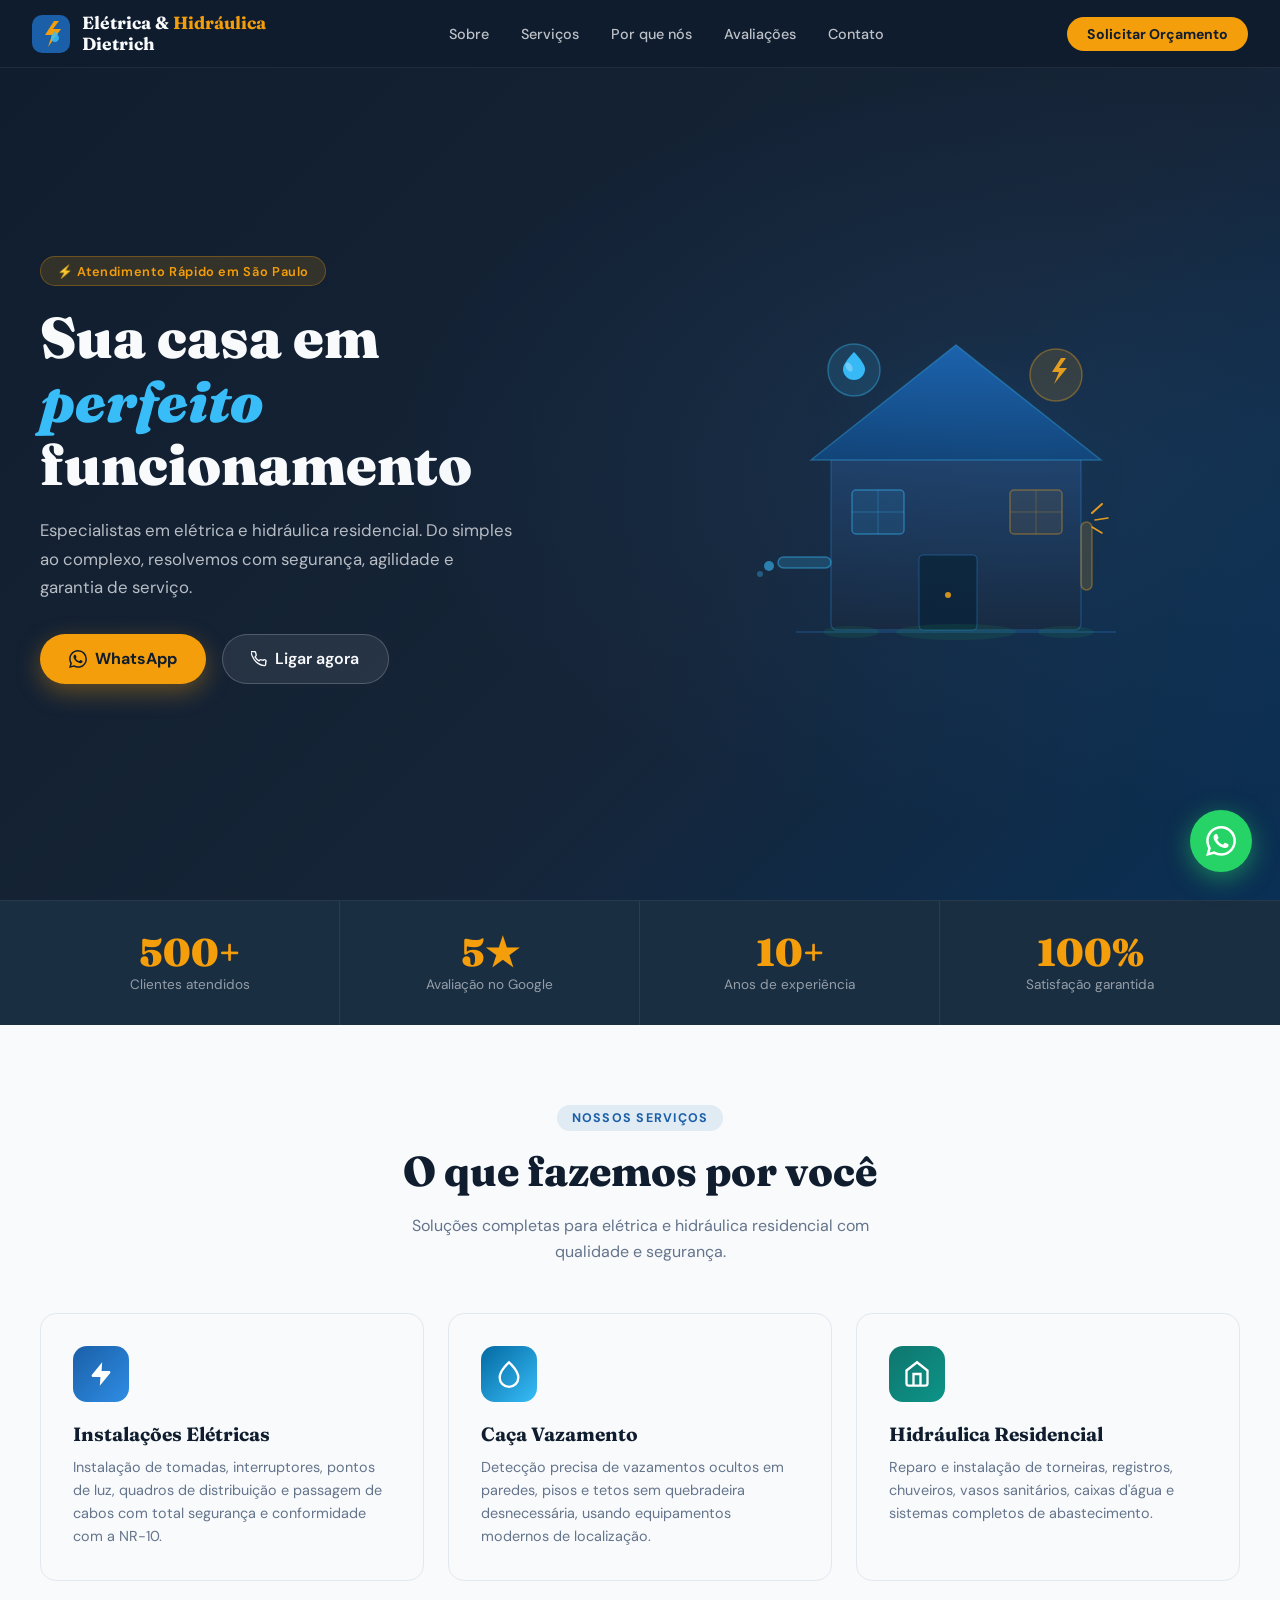
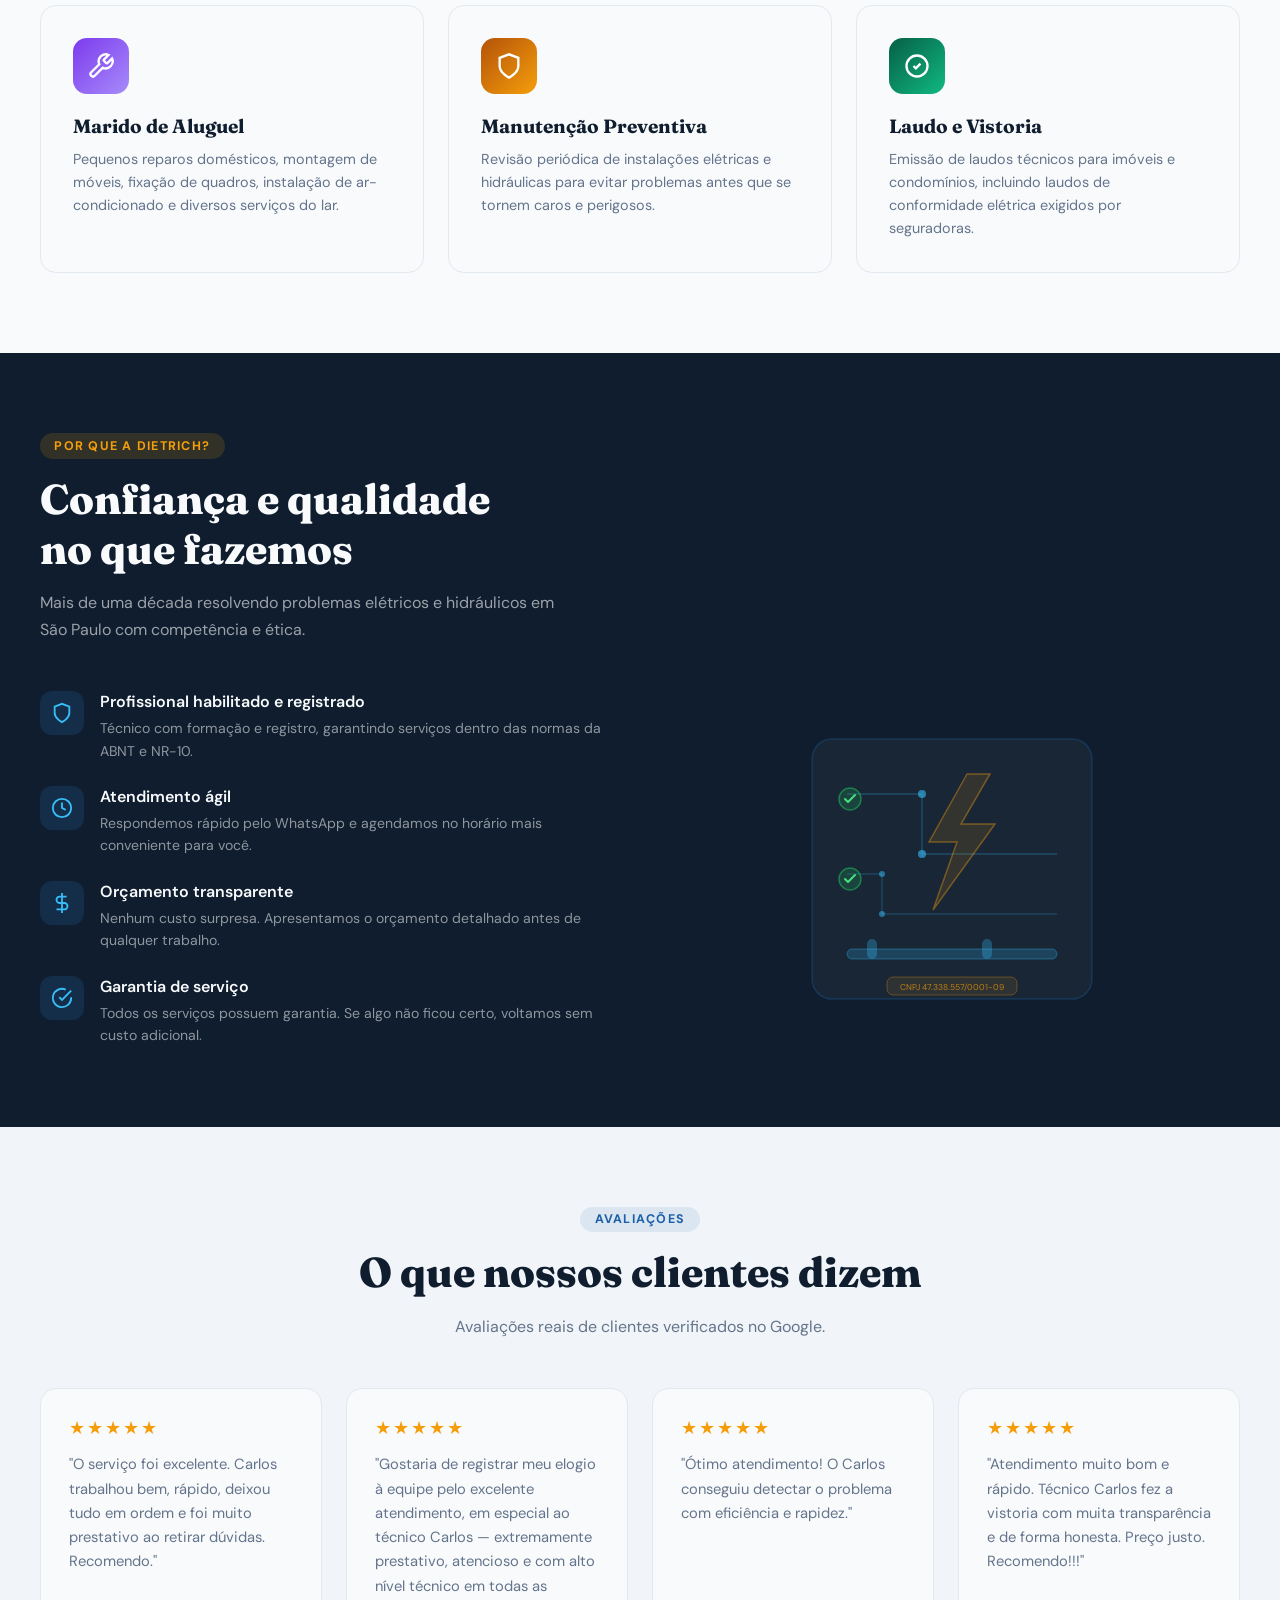
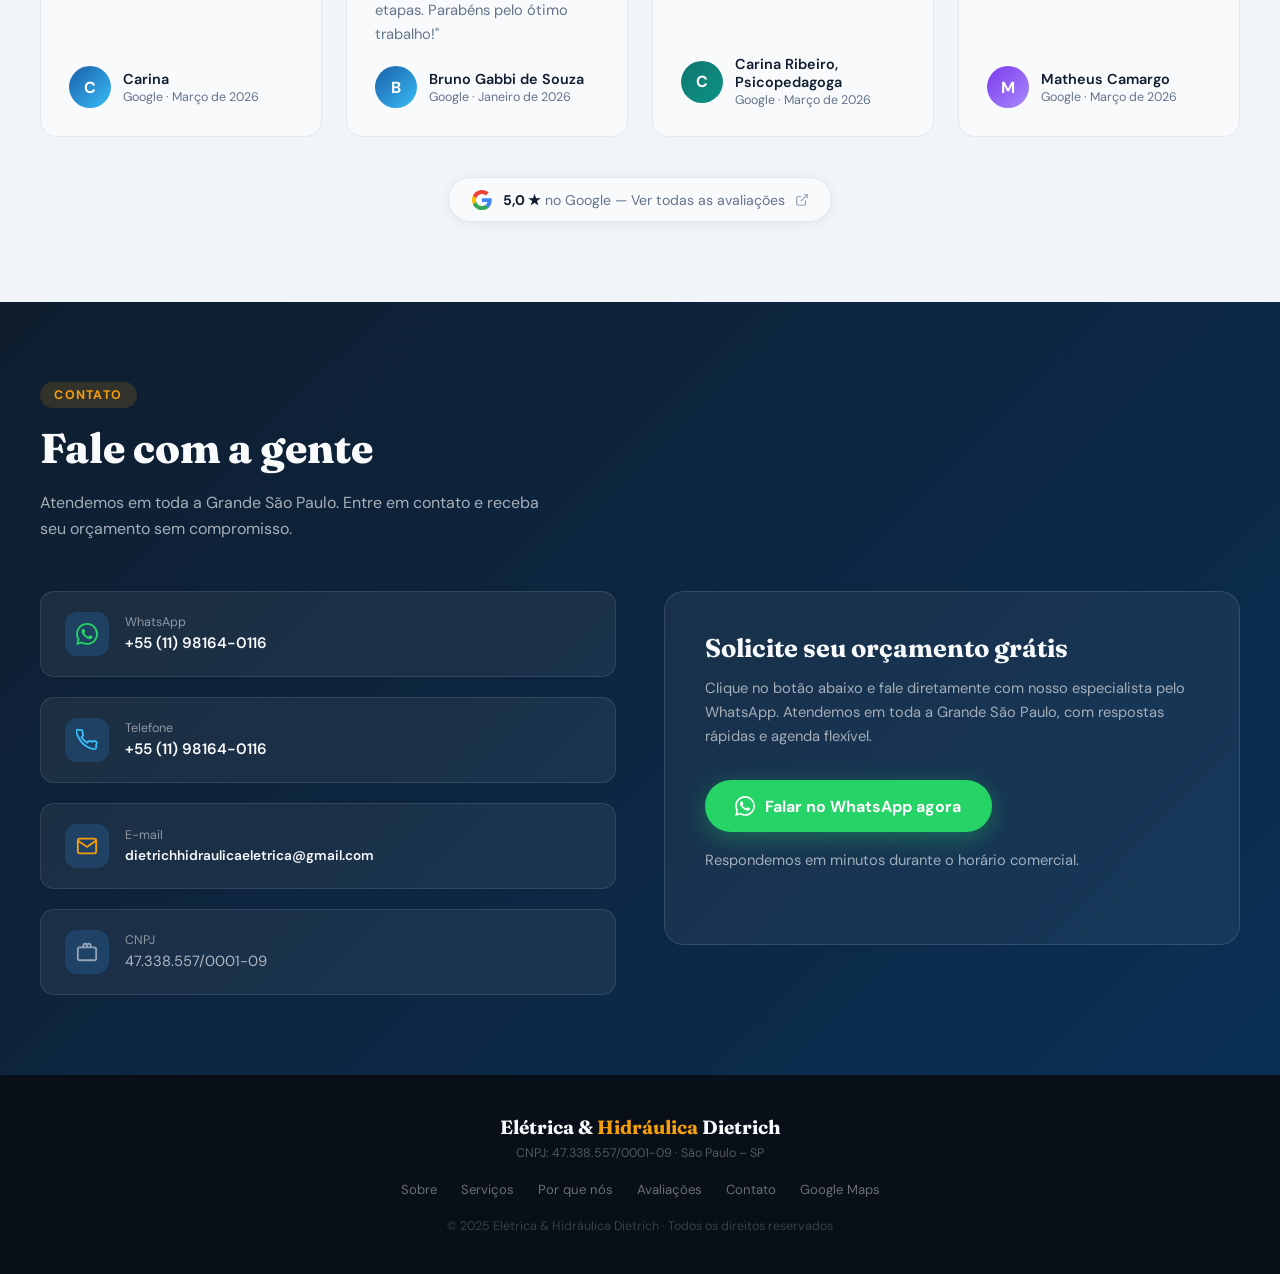
==== pt-br/index.html @ cefa5f1a "update: Architecture" ====
<!DOCTYPE html>
<html lang="pt-BR">

<head>
  <meta charset="UTF-8" />
  <meta name="viewport" content="width=device-width, initial-scale=1.0" />
  <meta http-equiv="X-Content-Type-Options" content="nosniff" />
  <meta name="referrer" content="no-referrer-when-downgrade" />
  <title>Elétrica & Hidráulica Dietrich – Manutenção Residencial em SP</title>
  <meta name="description"
    content="Especialistas em elétrica e hidráulica residencial em São Paulo. Atendimento rápido, profissional e confiável. Orçamento grátis!" />
  <link rel="preconnect" href="https://fonts.googleapis.com" />
  <link rel="preconnect" href="https://fonts.gstatic.com" crossorigin />
  <link
    href="https://fonts.googleapis.com/css2?family=Fraunces:ital,wght@0,300;0,500;0,700;0,900;1,300&family=DM+Sans:wght@300;400;500;600&display=swap"
    rel="stylesheet" />
  <script type="text/javascript">
    (function (c, l, a, r, i, t, y) {
      c[a] = c[a] || function () { (c[a].q = c[a].q || []).push(arguments) };
      t = l.createElement(r); t.async = 1; t.src = "https://www.clarity.ms/tag/" + i;
      y = l.getElementsByTagName(r)[0]; y.parentNode.insertBefore(t, y);
    })(window, document, "clarity", "script", "wblob21l9g");
  </script>
  <link rel="stylesheet" href="../core/css/main.css" />
  <link rel="stylesheet" href="../core/css/home.css" />
</head>

<body>

  <!-- ═══ NAV ═══ -->
  <nav>
    <a class="nav-logo" href="#">
      <svg width="38" height="38" viewBox="0 0 38 38" fill="none">
        <rect width="38" height="38" rx="10" fill="#1a5fa8" />
        <path d="M22 6L13 20h7l-4 12 13-18h-8l6-8z" fill="#f59e0b" />
        <path d="M27 23c0 2.2-1.8 4-4 4s-4-1.8-4-4c0-2.2 4-7 4-7s4 4.8 4 7z" fill="#38bdf8" opacity=".85" />
      </svg>
      <span class="nav-logo-text">Elétrica &amp; <span>Hidráulica</span><br>Dietrich</span>
    </a>
    <ul class="nav-links">
      <li><a href="sobre.html">Sobre</a></li>
      <li><a href="#servicos">Serviços</a></li>
      <li><a href="#por-que">Por que nós</a></li>
      <li><a href="#avaliacoes">Avaliações</a></li>
      <li><a href="#contato">Contato</a></li>
    </ul>
    <a class="nav-cta" href="https://wa.me/5511981640116?text=Olá! Gostaria de solicitar um orçamento."
      target="_blank" rel="noopener noreferrer">Solicitar Orçamento</a>
    <div class="hamburger" id="hamburger">
      <span></span><span></span><span></span>
    </div>
  </nav>

  <!-- ═══ HERO ═══ -->
  <section class="hero">
    <div class="hero-inner">
      <div>
        <div class="hero-badge">⚡ Atendimento Rápido em São Paulo</div>
        <h1>Sua casa em <em>perfeito</em> funcionamento</h1>
        <p>Especialistas em elétrica e hidráulica residencial. Do simples ao complexo, resolvemos com segurança,
          agilidade e garantia de serviço.</p>
        <div class="hero-actions">
          <a class="btn-primary" href="https://wa.me/5511981640116?text=Olá! Gostaria de solicitar um orçamento."
            target="_blank" rel="noopener noreferrer">
            <svg width="18" height="18" viewBox="0 0 24 24" fill="currentColor">
              <path
                d="M17.472 14.382c-.297-.149-1.758-.867-2.03-.967-.273-.099-.471-.148-.67.15-.197.297-.767.966-.94 1.164-.173.199-.347.223-.644.075-.297-.15-1.255-.463-2.39-1.475-.883-.788-1.48-1.761-1.653-2.059-.173-.297-.018-.458.13-.606.134-.133.298-.347.446-.52.149-.174.198-.298.298-.497.099-.198.05-.371-.025-.52-.075-.149-.669-1.612-.916-2.207-.242-.579-.487-.5-.669-.51-.173-.008-.371-.01-.57-.01-.198 0-.52.074-.792.372-.272.297-1.04 1.016-1.04 2.479 0 1.462 1.065 2.875 1.213 3.074.149.198 2.096 3.2 5.077 4.487.709.306 1.262.489 1.694.625.712.227 1.36.195 1.871.118.571-.085 1.758-.719 2.006-1.413.248-.694.248-1.289.173-1.413-.074-.124-.272-.198-.57-.347m-5.421 7.403h-.004a9.87 9.87 0 01-5.031-1.378l-.361-.214-3.741.982.998-3.648-.235-.374a9.86 9.86 0 01-1.51-5.26c.001-5.45 4.436-9.884 9.888-9.884 2.64 0 5.122 1.03 6.988 2.898a9.825 9.825 0 012.893 6.994c-.003 5.45-4.437 9.884-9.885 9.884m8.413-18.297A11.815 11.815 0 0012.05 0C5.495 0 .16 5.335.157 11.892c0 2.096.547 4.142 1.588 5.945L.057 24l6.305-1.654a11.882 11.882 0 005.683 1.448h.005c6.554 0 11.89-5.335 11.893-11.893a11.821 11.821 0 00-3.48-8.413z" />
            </svg>
            WhatsApp
          </a>
          <a class="btn-secondary" href="tel:+5511981640116">
            <svg width="16" height="16" viewBox="0 0 24 24" fill="none" stroke="currentColor" stroke-width="2">
              <path
                d="M22 16.92v3a2 2 0 01-2.18 2 19.79 19.79 0 01-8.63-3.07A19.5 19.5 0 013.07 9.81a19.79 19.79 0 01-3.07-8.68A2 2 0 012 .83h3a2 2 0 012 1.72 12.84 12.84 0 00.7 2.81 2 2 0 01-.45 2.11L6.09 8.91a16 16 0 006 6l1.27-1.27a2 2 0 012.11-.45 12.84 12.84 0 002.81.7A2 2 0 0122 16.92z" />
            </svg>
            Ligar agora
          </a>
        </div>
      </div>
      <div class="hero-visual">
        <svg width="400" height="400" viewBox="0 0 400 400" fill="none" xmlns="http://www.w3.org/2000/svg">
          <circle cx="200" cy="200" r="180" fill="url(#heroGlow)" />
          <defs>
            <radialGradient id="heroGlow" cx="50%" cy="50%" r="50%">
              <stop offset="0%" stop-color="#2f8de4" stop-opacity="0.18" />
              <stop offset="100%" stop-color="transparent" />
            </radialGradient>
            <linearGradient id="houseBody" x1="0" y1="0" x2="0" y2="1">
              <stop offset="0%" stop-color="#1e3a5f" />
              <stop offset="100%" stop-color="#162437" />
            </linearGradient>
            <linearGradient id="roofGrad" x1="0" y1="0" x2="0" y2="1">
              <stop offset="0%" stop-color="#1a5fa8" />
              <stop offset="100%" stop-color="#0f3d6e" />
            </linearGradient>
          </defs>
          <!-- House -->
          <rect x="75" y="185" width="250" height="175" rx="6" fill="url(#houseBody)" stroke="rgba(47,141,228,0.3)"
            stroke-width="1.5" />
          <polygon points="55,190 200,75 345,190" fill="url(#roofGrad)" stroke="rgba(56,189,248,0.35)"
            stroke-width="1.5" />
          <!-- Door -->
          <rect x="163" y="285" width="58" height="75" rx="4" fill="#0a1e30" stroke="rgba(47,141,228,0.4)"
            stroke-width="1" />
          <circle cx="192" cy="325" r="3" fill="rgba(245,158,11,0.9)" />
          <!-- Windows -->
          <rect x="96" y="220" width="52" height="44" rx="4" fill="rgba(56,189,248,0.1)" stroke="rgba(56,189,248,0.45)"
            stroke-width="1.5" />
          <line x1="122" y1="220" x2="122" y2="264" stroke="rgba(56,189,248,0.3)" stroke-width="1" />
          <line x1="96" y1="242" x2="148" y2="242" stroke="rgba(56,189,248,0.3)" stroke-width="1" />
          <rect x="254" y="220" width="52" height="44" rx="4" fill="rgba(245,158,11,0.08)" stroke="rgba(245,158,11,0.4)"
            stroke-width="1.5" />
          <line x1="280" y1="220" x2="280" y2="264" stroke="rgba(245,158,11,0.25)" stroke-width="1" />
          <line x1="254" y1="242" x2="306" y2="242" stroke="rgba(245,158,11,0.25)" stroke-width="1" />
          <!-- Electric badge -->
          <circle cx="300" cy="105" r="26" fill="rgba(245,158,11,0.15)" stroke="rgba(245,158,11,0.4)"
            stroke-width="1.5" />
          <path d="M305 88l-9 14h7l-5 12 13-16h-8l7-10z" fill="#f59e0b" />
          <!-- Water drop badge -->
          <circle cx="98" cy="100" r="26" fill="rgba(56,189,248,0.15)" stroke="rgba(56,189,248,0.4)"
            stroke-width="1.5" />
          <path d="M98 82c0 0-11 11-11 17a11 11 0 0022 0c0-6-11-17-11-17z" fill="#38bdf8" />
          <ellipse cx="93" cy="97" rx="3" ry="5" fill="rgba(255,255,255,0.3)" transform="rotate(-30 93 97)" />
          <!-- Pipe left -->
          <rect x="22" y="287" width="53" height="11" rx="5.5" fill="rgba(56,189,248,0.2)"
            stroke="rgba(56,189,248,0.45)" stroke-width="1.5" />
          <circle cx="13" cy="296" r="5" fill="rgba(56,189,248,0.6)" />
          <circle cx="4" cy="304" r="3" fill="rgba(56,189,248,0.35)" />
          <!-- Conduit right -->
          <rect x="325" y="252" width="11" height="68" rx="5.5" fill="rgba(245,158,11,0.18)"
            stroke="rgba(245,158,11,0.4)" stroke-width="1.5" />
          <line x1="336" y1="243" x2="346" y2="234" stroke="#f59e0b" stroke-width="2" stroke-linecap="round" />
          <line x1="339" y1="250" x2="352" y2="248" stroke="#f59e0b" stroke-width="1.5" stroke-linecap="round" />
          <line x1="336" y1="257" x2="346" y2="263" stroke="#f59e0b" stroke-width="1.5" stroke-linecap="round" />
          <!-- Ground -->
          <line x1="40" y1="362" x2="360" y2="362" stroke="rgba(47,141,228,0.2)" stroke-width="2" />
          <ellipse cx="200" cy="362" rx="60" ry="8" fill="rgba(34,197,94,0.1)" />
          <ellipse cx="95" cy="362" rx="28" ry="6" fill="rgba(34,197,94,0.1)" />
          <ellipse cx="310" cy="362" rx="28" ry="6" fill="rgba(34,197,94,0.1)" />
        </svg>
      </div>
    </div>
  </section>

  <!-- ═══ STATS ═══ -->
  <div class="stats-bar">
    <div class="stats-inner">
      <div class="stat-item">
        <div class="stat-num">500+</div>
        <div class="stat-label">Clientes atendidos</div>
      </div>
      <div class="stat-item">
        <div class="stat-num">5★</div>
        <div class="stat-label">Avaliação no Google</div>
      </div>
      <div class="stat-item">
        <div class="stat-num">10+</div>
        <div class="stat-label">Anos de experiência</div>
      </div>
      <div class="stat-item">
        <div class="stat-num">100%</div>
        <div class="stat-label">Satisfação garantida</div>
      </div>
    </div>
  </div>

  <!-- ═══ SERVIÇOS ═══ -->
  <section id="servicos" class="services-bg">
    <div class="section-wrap">
      <div class="text-center">
        <span class="section-tag">Nossos Serviços</span>
        <h2 class="section-title">O que fazemos por você</h2>
        <p class="section-sub">Soluções completas para elétrica e hidráulica residencial com qualidade e segurança.</p>
      </div>
      <div class="services-grid">

        <div class="service-card reveal">
          <div class="service-icon">
            <svg width="28" height="28" viewBox="0 0 24 24" fill="white">
              <path d="M13 2L4.09 12.96A1 1 0 005 14.5h6.5L11 22l8.91-10.96A1 1 0 0019 9.5H12.5L13 2z" />
            </svg>
          </div>
          <h3>Instalações Elétricas</h3>
          <p>Instalação de tomadas, interruptores, pontos de luz, quadros de distribuição e passagem de cabos com total
            segurança e conformidade com a NR-10.</p>
        </div>

        <div class="service-card reveal">
          <div class="service-icon" style="background:linear-gradient(135deg,#0369a1,#38bdf8)">
            <svg width="28" height="28" viewBox="0 0 24 24" fill="none" stroke="white" stroke-width="2">
              <path d="M12 2c0 0-8 7-8 13a8 8 0 0016 0c0-6-8-13-8-13z" />
            </svg>
          </div>
          <h3>Caça Vazamento</h3>
          <p>Detecção precisa de vazamentos ocultos em paredes, pisos e tetos sem quebradeira desnecessária, usando
            equipamentos modernos de localização.</p>
        </div>

        <div class="service-card reveal">
          <div class="service-icon" style="background:linear-gradient(135deg,#0f766e,#0d9488)">
            <svg width="28" height="28" viewBox="0 0 24 24" fill="none" stroke="white" stroke-width="2">
              <path d="M3 9l9-7 9 7v11a2 2 0 01-2 2H5a2 2 0 01-2-2z" />
              <polyline points="9 22 9 12 15 12 15 22" />
            </svg>
          </div>
          <h3>Hidráulica Residencial</h3>
          <p>Reparo e instalação de torneiras, registros, chuveiros, vasos sanitários, caixas d'água e sistemas
            completos de abastecimento.</p>
        </div>

        <div class="service-card reveal">
          <div class="service-icon" style="background:linear-gradient(135deg,#7c3aed,#a78bfa)">
            <svg width="28" height="28" viewBox="0 0 24 24" fill="none" stroke="white" stroke-width="2">
              <path
                d="M14.7 6.3a1 1 0 000 1.4l1.6 1.6a1 1 0 001.4 0l3.77-3.77a6 6 0 01-7.94 7.94l-6.91 6.91a2.12 2.12 0 01-3-3l6.91-6.91a6 6 0 017.94-7.94l-3.76 3.76z" />
            </svg>
          </div>
          <h3>Marido de Aluguel</h3>
          <p>Pequenos reparos domésticos, montagem de móveis, fixação de quadros, instalação de ar-condicionado e
            diversos serviços do lar.</p>
        </div>

        <div class="service-card reveal">
          <div class="service-icon" style="background:linear-gradient(135deg,#b45309,#f59e0b)">
            <svg width="28" height="28" viewBox="0 0 24 24" fill="none" stroke="white" stroke-width="2">
              <path d="M12 22s8-4 8-10V5l-8-3-8 3v7c0 6 8 10 8 10z" />
            </svg>
          </div>
          <h3>Manutenção Preventiva</h3>
          <p>Revisão periódica de instalações elétricas e hidráulicas para evitar problemas antes que se tornem caros e
            perigosos.</p>
        </div>

        <div class="service-card reveal">
          <div class="service-icon" style="background:linear-gradient(135deg,#065f46,#10b981)">
            <svg width="28" height="28" viewBox="0 0 24 24" fill="none" stroke="white" stroke-width="2">
              <path d="M9 12l2 2 4-4" />
              <path d="M21 12c0 4.97-4.03 9-9 9S3 16.97 3 12 7.03 3 12 3s9 4.03 9 9z" />
            </svg>
          </div>
          <h3>Laudo e Vistoria</h3>
          <p>Emissão de laudos técnicos para imóveis e condomínios, incluindo laudos de conformidade elétrica exigidos
            por seguradoras.</p>
        </div>

      </div>
    </div>
  </section>

  <!-- ═══ POR QUE NÓS ═══ -->
  <section id="por-que" class="why-bg">
    <div class="section-wrap">
      <span class="section-tag">Por que a Dietrich?</span>
      <h2 class="section-title">Confiança e qualidade<br>no que fazemos</h2>
      <p class="section-sub">Mais de uma década resolvendo problemas elétricos e hidráulicos em São Paulo com
        competência e ética.</p>
      <div class="why-grid">
        <div class="why-list">
          <div class="why-item reveal">
            <div class="why-dot">
              <svg width="22" height="22" viewBox="0 0 24 24" fill="none" stroke="#38bdf8" stroke-width="2">
                <path d="M12 22s8-4 8-10V5l-8-3-8 3v7c0 6 8 10 8 10z" />
              </svg>
            </div>
            <div>
              <h4>Profissional habilitado e registrado</h4>
              <p>Técnico com formação e registro, garantindo serviços dentro das normas da ABNT e NR-10.</p>
            </div>
          </div>
          <div class="why-item reveal">
            <div class="why-dot">
              <svg width="22" height="22" viewBox="0 0 24 24" fill="none" stroke="#38bdf8" stroke-width="2">
                <circle cx="12" cy="12" r="10" />
                <path d="M12 6v6l4 2" />
              </svg>
            </div>
            <div>
              <h4>Atendimento ágil</h4>
              <p>Respondemos rápido pelo WhatsApp e agendamos no horário mais conveniente para você.</p>
            </div>
          </div>
          <div class="why-item reveal">
            <div class="why-dot">
              <svg width="22" height="22" viewBox="0 0 24 24" fill="none" stroke="#38bdf8" stroke-width="2">
                <line x1="12" y1="1" x2="12" y2="23" />
                <path d="M17 5H9.5a3.5 3.5 0 000 7h5a3.5 3.5 0 010 7H6" />
              </svg>
            </div>
            <div>
              <h4>Orçamento transparente</h4>
              <p>Nenhum custo surpresa. Apresentamos o orçamento detalhado antes de qualquer trabalho.</p>
            </div>
          </div>
          <div class="why-item reveal">
            <div class="why-dot">
              <svg width="22" height="22" viewBox="0 0 24 24" fill="none" stroke="#38bdf8" stroke-width="2">
                <path d="M22 11.08V12a10 10 0 11-5.93-9.14" />
                <polyline points="22 4 12 14.01 9 11.01" />
              </svg>
            </div>
            <div>
              <h4>Garantia de serviço</h4>
              <p>Todos os serviços possuem garantia. Se algo não ficou certo, voltamos sem custo adicional.</p>
            </div>
          </div>
        </div>
        <div class="why-visual reveal" style="display:flex;justify-content:center;">
          <svg width="320" height="300" viewBox="0 0 320 300" fill="none" xmlns="http://www.w3.org/2000/svg">
            <rect x="20" y="20" width="280" height="260" rx="20" fill="rgba(255,255,255,0.04)"
              stroke="rgba(47,141,228,0.2)" stroke-width="1.5" />
            <line x1="55" y1="75" x2="130" y2="75" stroke="rgba(56,189,248,0.25)" stroke-width="1.5" />
            <line x1="130" y1="75" x2="130" y2="135" stroke="rgba(56,189,248,0.25)" stroke-width="1.5" />
            <line x1="130" y1="135" x2="265" y2="135" stroke="rgba(56,189,248,0.25)" stroke-width="1.5" />
            <circle cx="130" cy="75" r="4" fill="#38bdf8" opacity=".6" />
            <circle cx="130" cy="135" r="4" fill="#38bdf8" opacity=".6" />
            <line x1="55" y1="155" x2="90" y2="155" stroke="rgba(56,189,248,0.2)" stroke-width="1.5" />
            <line x1="90" y1="155" x2="90" y2="195" stroke="rgba(56,189,248,0.2)" stroke-width="1.5" />
            <line x1="90" y1="195" x2="265" y2="195" stroke="rgba(56,189,248,0.2)" stroke-width="1.5" />
            <circle cx="90" cy="155" r="3" fill="#38bdf8" opacity=".5" />
            <circle cx="90" cy="195" r="3" fill="#38bdf8" opacity=".5" />
            <rect x="55" y="230" width="210" height="10" rx="5" fill="rgba(56,189,248,0.2)"
              stroke="rgba(56,189,248,0.35)" stroke-width="1" />
            <rect x="75" y="220" width="10" height="20" rx="5" fill="rgba(56,189,248,0.3)" />
            <rect x="190" y="220" width="10" height="20" rx="5" fill="rgba(56,189,248,0.3)" />
            <path d="M175 55l-38 68h28l-24 68 62-86h-34l29-50z" fill="rgba(245,158,11,0.12)"
              stroke="rgba(245,158,11,0.4)" stroke-width="1.5" />
            <circle cx="58" cy="80" r="11" fill="rgba(34,197,94,0.2)" stroke="rgba(34,197,94,0.5)" stroke-width="1.5" />
            <path d="M53 80l3 3 7-7" stroke="#4ade80" stroke-width="2" stroke-linecap="round" stroke-linejoin="round" />
            <circle cx="58" cy="160" r="11" fill="rgba(34,197,94,0.2)" stroke="rgba(34,197,94,0.5)"
              stroke-width="1.5" />
            <path d="M53 160l3 3 7-7" stroke="#4ade80" stroke-width="2" stroke-linecap="round"
              stroke-linejoin="round" />
            <rect x="95" y="258" width="130" height="18" rx="6" fill="rgba(245,158,11,0.1)"
              stroke="rgba(245,158,11,0.3)" stroke-width="1" />
            <text x="160" y="271" fill="rgba(245,158,11,0.7)" font-size="8.5" text-anchor="middle"
              font-family="DM Sans,sans-serif">CNPJ 47.338.557/0001-09</text>
          </svg>
        </div>
      </div>
    </div>
  </section>

  <!-- ═══ AVALIAÇÕES ═══ -->
  <section id="avaliacoes" class="reviews-bg">
    <div class="section-wrap">
      <div class="text-center">
        <span class="section-tag">Avaliações</span>
        <h2 class="section-title">O que nossos clientes dizem</h2>
        <p class="section-sub">Avaliações reais de clientes verificados no Google.</p>
      </div>
      <div class="reviews-grid">

        <div class="review-card reveal">
          <div>
            <div class="stars">★★★★★</div>
            <p class="review-text">"O serviço foi excelente. Carlos trabalhou bem, rápido, deixou tudo em ordem e foi
              muito prestativo ao retirar dúvidas. Recomendo."</p>
          </div>
          <div class="review-author">
            <div class="review-avatar">C</div>
            <div>
              <div class="review-name">Carina</div>
              <div class="review-date">Google · Março de 2026</div>
            </div>
          </div>
        </div>

        <div class="review-card reveal">
          <div>
            <div class="stars">★★★★★</div>
            <p class="review-text">"Gostaria de registrar meu elogio à equipe pelo excelente atendimento, em especial ao
              técnico Carlos — extremamente prestativo, atencioso e com alto nível técnico em todas as etapas. Parabéns
              pelo ótimo trabalho!"</p>
          </div>
          <div class="review-author">
            <div class="review-avatar" style="background:linear-gradient(135deg,#1a5fa8,#38bdf8)">B</div>
            <div>
              <div class="review-name">Bruno Gabbi de Souza</div>
              <div class="review-date">Google · Janeiro de 2026</div>
            </div>
          </div>
        </div>

        <div class="review-card reveal">
          <div>
            <div class="stars">★★★★★</div>
            <p class="review-text">"Ótimo atendimento! O Carlos conseguiu detectar o problema com eficiência e rapidez."
            </p>
          </div>
          <div class="review-author">
            <div class="review-avatar" style="background:linear-gradient(135deg,#0f766e,#0d9488)">C</div>
            <div>
              <div class="review-name">Carina Ribeiro, Psicopedagoga</div>
              <div class="review-date">Google · Março de 2026</div>
            </div>
          </div>
        </div>

        <div class="review-card reveal">
          <div>
            <div class="stars">★★★★★</div>
            <p class="review-text">"Atendimento muito bom e rápido. Técnico Carlos fez a vistoria com muita
              transparência e de forma honesta. Preço justo. Recomendo!!!"</p>
          </div>
          <div class="review-author">
            <div class="review-avatar" style="background:linear-gradient(135deg,#7c3aed,#a78bfa)">M</div>
            <div>
              <div class="review-name">Matheus Camargo</div>
              <div class="review-date">Google · Março de 2026</div>
            </div>
          </div>
        </div>

      </div>

      <div class="google-badge-wrap">
        <a class="google-badge" href="https://maps.app.goo.gl/bh8KC7yodrCmTVv69" target="_blank" rel="noopener noreferrer">
          <svg width="22" height="22" viewBox="0 0 24 24">
            <path
              d="M22.56 12.25c0-.78-.07-1.53-.2-2.25H12v4.26h5.92c-.26 1.37-1.04 2.53-2.21 3.31v2.77h3.57c2.08-1.92 3.28-4.74 3.28-8.09z"
              fill="#4285F4" />
            <path
              d="M12 23c2.97 0 5.46-.98 7.28-2.66l-3.57-2.77c-.98.66-2.23 1.06-3.71 1.06-2.86 0-5.29-1.93-6.16-4.53H2.18v2.84C3.99 20.53 7.7 23 12 23z"
              fill="#34A853" />
            <path
              d="M5.84 14.09c-.22-.66-.35-1.36-.35-2.09s.13-1.43.35-2.09V7.07H2.18C1.43 8.55 1 10.22 1 12s.43 3.45 1.18 4.93l2.85-2.22.81-.62z"
              fill="#FBBC05" />
            <path
              d="M12 5.38c1.62 0 3.06.56 4.21 1.64l3.15-3.15C17.45 2.09 14.97 1 12 1 7.7 1 3.99 3.47 2.18 7.07l3.66 2.84c.87-2.6 3.3-4.53 6.16-4.53z"
              fill="#EA4335" />
          </svg>
          <div class="google-badge-text"><strong>5,0 ★</strong> no Google — Ver todas as avaliações</div>
          <svg width="14" height="14" viewBox="0 0 24 24" fill="none" stroke="#94a3b8" stroke-width="2">
            <path d="M18 13v6a2 2 0 01-2 2H5a2 2 0 01-2-2V8a2 2 0 012-2h6" />
            <polyline points="15 3 21 3 21 9" />
            <line x1="10" y1="14" x2="21" y2="3" />
          </svg>
        </a>
      </div>
    </div>
  </section>

  <!-- ═══ CONTATO ═══ -->
  <section id="contato" class="contact-bg">
    <div class="section-wrap">
      <span class="section-tag">Contato</span>
      <h2 class="section-title">Fale com a gente</h2>
      <p class="section-sub">Atendemos em toda a Grande São Paulo. Entre em contato e receba seu orçamento sem
        compromisso.</p>
      <div class="contact-grid">

        <div class="contact-list reveal">
          <a class="contact-item" href="https://wa.me/5511981640116?text=Olá! Gostaria de solicitar um orçamento."
            target="_blank" rel="noopener noreferrer">
            <div class="contact-item-icon">
              <svg width="22" height="22" viewBox="0 0 24 24" fill="#25d366">
                <path
                  d="M17.472 14.382c-.297-.149-1.758-.867-2.03-.967-.273-.099-.471-.148-.67.15-.197.297-.767.966-.94 1.164-.173.199-.347.223-.644.075-.297-.15-1.255-.463-2.39-1.475-.883-.788-1.48-1.761-1.653-2.059-.173-.297-.018-.458.13-.606.134-.133.298-.347.446-.52.149-.174.198-.298.298-.497.099-.198.05-.371-.025-.52-.075-.149-.669-1.612-.916-2.207-.242-.579-.487-.5-.669-.51-.173-.008-.371-.01-.57-.01-.198 0-.52.074-.792.372-.272.297-1.04 1.016-1.04 2.479 0 1.462 1.065 2.875 1.213 3.074.149.198 2.096 3.2 5.077 4.487.709.306 1.262.489 1.694.625.712.227 1.36.195 1.871.118.571-.085 1.758-.719 2.006-1.413.248-.694.248-1.289.173-1.413-.074-.124-.272-.198-.57-.347m-5.421 7.403h-.004a9.87 9.87 0 01-5.031-1.378l-.361-.214-3.741.982.998-3.648-.235-.374a9.86 9.86 0 01-1.51-5.26c.001-5.45 4.436-9.884 9.888-9.884 2.64 0 5.122 1.03 6.988 2.898a9.825 9.825 0 012.893 6.994c-.003 5.45-4.437 9.884-9.885 9.884m8.413-18.297A11.815 11.815 0 0012.05 0C5.495 0 .16 5.335.157 11.892c0 2.096.547 4.142 1.588 5.945L.057 24l6.305-1.654a11.882 11.882 0 005.683 1.448h.005c6.554 0 11.89-5.335 11.893-11.893a11.821 11.821 0 00-3.48-8.413z" />
              </svg>
            </div>
            <div>
              <div class="contact-label">WhatsApp</div>
              <div class="contact-value">+55 (11) 98164-0116</div>
            </div>
          </a>
          <a class="contact-item" href="tel:+5511981640116">
            <div class="contact-item-icon">
              <svg width="22" height="22" viewBox="0 0 24 24" fill="none" stroke="#38bdf8" stroke-width="2">
                <path
                  d="M22 16.92v3a2 2 0 01-2.18 2 19.79 19.79 0 01-8.63-3.07A19.5 19.5 0 013.07 9.81a19.79 19.79 0 01-3.07-8.68A2 2 0 012 .83h3a2 2 0 012 1.72 12.84 12.84 0 00.7 2.81 2 2 0 01-.45 2.11L6.09 8.91a16 16 0 006 6l1.27-1.27a2 2 0 012.11-.45 12.84 12.84 0 002.81.7A2 2 0 0122 16.92z" />
              </svg>
            </div>
            <div>
              <div class="contact-label">Telefone</div>
              <div class="contact-value">+55 (11) 98164-0116</div>
            </div>
          </a>
          <a class="contact-item" href="mailto:dietrichhidraulicaeletrica@gmail.com">
            <div class="contact-item-icon">
              <svg width="22" height="22" viewBox="0 0 24 24" fill="none" stroke="#f59e0b" stroke-width="2">
                <path d="M4 4h16c1.1 0 2 .9 2 2v12c0 1.1-.9 2-2 2H4c-1.1 0-2-.9-2-2V6c0-1.1.9-2 2-2z" />
                <polyline points="22,6 12,13 2,6" />
              </svg>
            </div>
            <div>
              <div class="contact-label">E-mail</div>
              <div class="contact-value" style="font-size:.85rem;">dietrichhidraulicaeletrica@gmail.com</div>
            </div>
          </a>
          <div class="contact-item" style="cursor:default;">
            <div class="contact-item-icon">
              <svg width="22" height="22" viewBox="0 0 24 24" fill="none" stroke="#94a3b8" stroke-width="2">
                <rect x="2" y="7" width="20" height="14" rx="2" />
                <path d="M16 7V5a2 2 0 00-4 0v2M8 7V5a2 2 0 014 0" />
              </svg>
            </div>
            <div>
              <div class="contact-label">CNPJ</div>
              <div class="contact-value-muted">47.338.557/0001-09</div>
            </div>
          </div>
        </div>

        <div class="cta-box reveal">
          <h3>Solicite seu orçamento grátis</h3>
          <p>Clique no botão abaixo e fale diretamente com nosso especialista pelo WhatsApp. Atendemos em toda a Grande
            São Paulo, com respostas rápidas e agenda flexível.</p>
          <a class="btn-whatsapp"
            href="https://wa.me/5511981640116?text=Olá! Vi o site da Elétrica %26 Hidráulica Dietrich e gostaria de um orçamento."
            target="_blank" rel="noopener noreferrer">
            <svg width="20" height="20" viewBox="0 0 24 24" fill="white">
              <path
                d="M17.472 14.382c-.297-.149-1.758-.867-2.03-.967-.273-.099-.471-.148-.67.15-.197.297-.767.966-.94 1.164-.173.199-.347.223-.644.075-.297-.15-1.255-.463-2.39-1.475-.883-.788-1.48-1.761-1.653-2.059-.173-.297-.018-.458.13-.606.134-.133.298-.347.446-.52.149-.174.198-.298.298-.497.099-.198.05-.371-.025-.52-.075-.149-.669-1.612-.916-2.207-.242-.579-.487-.5-.669-.51-.173-.008-.371-.01-.57-.01-.198 0-.52.074-.792.372-.272.297-1.04 1.016-1.04 2.479 0 1.462 1.065 2.875 1.213 3.074.149.198 2.096 3.2 5.077 4.487.709.306 1.262.489 1.694.625.712.227 1.36.195 1.871.118.571-.085 1.758-.719 2.006-1.413.248-.694.248-1.289.173-1.413-.074-.124-.272-.198-.57-.347m-5.421 7.403h-.004a9.87 9.87 0 01-5.031-1.378l-.361-.214-3.741.982.998-3.648-.235-.374a9.86 9.86 0 01-1.51-5.26c.001-5.45 4.436-9.884 9.888-9.884 2.64 0 5.122 1.03 6.988 2.898a9.825 9.825 0 012.893 6.994c-.003 5.45-4.437 9.884-9.885 9.884m8.413-18.297A11.815 11.815 0 0012.05 0C5.495 0 .16 5.335.157 11.892c0 2.096.547 4.142 1.588 5.945L.057 24l6.305-1.654a11.882 11.882 0 005.683 1.448h.005c6.554 0 11.89-5.335 11.893-11.893a11.821 11.821 0 00-3.48-8.413z" />
            </svg>
            Falar no WhatsApp agora
          </a>
          <p class="cta-note">Respondemos em minutos durante o horário comercial.</p>
        </div>

      </div>
    </div>
  </section>

  <!-- ═══ FOOTER ═══ -->
  <footer>
    <div class="footer-logo">Elétrica &amp; <span>Hidráulica</span> Dietrich</div>
    <div class="footer-cnpj">CNPJ: 47.338.557/0001-09 · São Paulo – SP</div>
    <div class="footer-links">
      <a href="sobre.html">Sobre</a>
      <a href="#servicos">Serviços</a>
      <a href="#por-que">Por que nós</a>
      <a href="#avaliacoes">Avaliações</a>
      <a href="#contato">Contato</a>
      <a href="https://maps.app.goo.gl/bh8KC7yodrCmTVv69" target="_blank" rel="noopener noreferrer">Google Maps</a>
    </div>
    <div class="footer-copy">© 2025 Elétrica &amp; Hidráulica Dietrich · Todos os direitos reservados</div>
  </footer>

  <!-- ═══ BOTÃO FLUTUANTE WHATSAPP ═══ -->
  <a class="float-wa" href="https://wa.me/5511981640116?text=Olá! Gostaria de solicitar um orçamento." target="_blank" rel="noopener noreferrer"
    aria-label="Falar pelo WhatsApp">
    <svg width="30" height="30" viewBox="0 0 24 24" fill="white">
      <path
        d="M17.472 14.382c-.297-.149-1.758-.867-2.03-.967-.273-.099-.471-.148-.67.15-.197.297-.767.966-.94 1.164-.173.199-.347.223-.644.075-.297-.15-1.255-.463-2.39-1.475-.883-.788-1.48-1.761-1.653-2.059-.173-.297-.018-.458.13-.606.134-.133.298-.347.446-.52.149-.174.198-.298.298-.497.099-.198.05-.371-.025-.52-.075-.149-.669-1.612-.916-2.207-.242-.579-.487-.5-.669-.51-.173-.008-.371-.01-.57-.01-.198 0-.52.074-.792.372-.272.297-1.04 1.016-1.04 2.479 0 1.462 1.065 2.875 1.213 3.074.149.198 2.096 3.2 5.077 4.487.709.306 1.262.489 1.694.625.712.227 1.36.195 1.871.118.571-.085 1.758-.719 2.006-1.413.248-.694.248-1.289.173-1.413-.074-.124-.272-.198-.57-.347m-5.421 7.403h-.004a9.87 9.87 0 01-5.031-1.378l-.361-.214-3.741.982.998-3.648-.235-.374a9.86 9.86 0 01-1.51-5.26c.001-5.45 4.436-9.884 9.888-9.884 2.64 0 5.122 1.03 6.988 2.898a9.825 9.825 0 012.893 6.994c-.003 5.45-4.437 9.884-9.885 9.884m8.413-18.297A11.815 11.815 0 0012.05 0C5.495 0 .16 5.335.157 11.892c0 2.096.547 4.142 1.588 5.945L.057 24l6.305-1.654a11.882 11.882 0 005.683 1.448h.005c6.554 0 11.89-5.335 11.893-11.893a11.821 11.821 0 00-3.48-8.413z" />
    </svg>
  </a>

  <script src="../core/js/main.js"></script>
</body>

</html>
---- core/css/main.css ----
/* ═══════════════════════════════════════════
   CORE / MAIN.CSS
   Estilos compartilhados entre todas as páginas
   ═══════════════════════════════════════════ */

/* ── RESET ── */
*,
*::before,
*::after {
  box-sizing: border-box;
  margin: 0;
  padding: 0;
}

/* ── VARIÁVEIS ── */
:root {
  --navy: #0f1d2e;
  --navy2: #162437;
  --blue: #1a5fa8;
  --sky: #2f8de4;
  --accent: #f59e0b;
  --water: #38bdf8;
  --white: #f8fafc;
  --gray: #64748b;
  --light: #e2e8f0;
  --card: #1a2e42;
  --radius: 16px;
}

/* ── BASE ── */
html {
  scroll-behavior: smooth;
}

body {
  font-family: 'DM Sans', sans-serif;
  background: var(--white);
  color: var(--navy);
  overflow-x: hidden;
}

/* ── NAV ── */
nav {
  position: fixed;
  top: 0;
  left: 0;
  right: 0;
  z-index: 100;
  background: rgba(15, 29, 46, 0.95);
  backdrop-filter: blur(12px);
  padding: 0 2rem;
  height: 68px;
  display: flex;
  align-items: center;
  justify-content: space-between;
  border-bottom: 1px solid rgba(255, 255, 255, 0.07);
}

.nav-logo {
  display: flex;
  align-items: center;
  gap: 12px;
  text-decoration: none;
}

.nav-logo-text {
  font-family: 'Fraunces', serif;
  font-size: 1.1rem;
  font-weight: 700;
  color: var(--white);
  line-height: 1.15;
}

.nav-logo-text span {
  color: var(--accent);
}

.nav-links {
  display: flex;
  gap: 2rem;
  list-style: none;
}

.nav-links a {
  color: rgba(248, 250, 252, 0.75);
  text-decoration: none;
  font-size: .9rem;
  font-weight: 500;
  transition: color .2s;
}

.nav-links a:hover,
.nav-links a.active {
  color: var(--accent);
}

.nav-cta {
  background: var(--accent);
  color: var(--navy);
  padding: .5rem 1.25rem;
  border-radius: 50px;
  font-weight: 700;
  font-size: .88rem;
  text-decoration: none;
  transition: opacity .2s;
  white-space: nowrap;
}

.nav-cta:hover {
  opacity: .85;
}

.hamburger {
  display: none;
  flex-direction: column;
  gap: 5px;
  cursor: pointer;
}

.hamburger span {
  width: 24px;
  height: 2px;
  background: var(--white);
  border-radius: 2px;
  display: block;
}

/* ── UTILITÁRIOS DE SEÇÃO ── */
.section-tag {
  display: inline-block;
  background: rgba(26, 95, 168, 0.1);
  color: var(--blue);
  font-size: .78rem;
  font-weight: 700;
  letter-spacing: .1em;
  text-transform: uppercase;
  padding: .3rem .9rem;
  border-radius: 50px;
  margin-bottom: 1rem;
}

.section-title {
  font-family: 'Fraunces', serif;
  font-size: clamp(1.8rem, 4vw, 2.6rem);
  font-weight: 800;
  line-height: 1.2;
  color: var(--navy);
  margin-bottom: 1rem;
}

.section-sub {
  font-size: 1rem;
  color: var(--gray);
  max-width: 520px;
  line-height: 1.65;
}

.text-center {
  text-align: center;
}

.text-center .section-sub {
  margin: 0 auto;
}

/* ── BOTÕES ── */
.btn-primary {
  background: var(--accent);
  color: var(--navy);
  padding: .85rem 1.8rem;
  border-radius: 50px;
  font-weight: 700;
  font-size: 1rem;
  text-decoration: none;
  display: inline-flex;
  align-items: center;
  gap: 8px;
  transition: transform .2s, box-shadow .2s;
  box-shadow: 0 8px 24px rgba(245, 158, 11, 0.35);
}

.btn-primary:hover {
  transform: translateY(-2px);
  box-shadow: 0 12px 32px rgba(245, 158, 11, 0.45);
}

.btn-secondary {
  background: rgba(255, 255, 255, 0.08);
  border: 1px solid rgba(255, 255, 255, 0.2);
  color: var(--white);
  padding: .85rem 1.8rem;
  border-radius: 50px;
  font-weight: 600;
  font-size: 1rem;
  text-decoration: none;
  display: inline-flex;
  align-items: center;
  gap: 8px;
  transition: background .2s;
}

.btn-secondary:hover {
  background: rgba(255, 255, 255, 0.14);
}

.btn-whatsapp,
.btn-wa {
  display: inline-flex;
  align-items: center;
  gap: 10px;
  background: #25d366;
  color: white;
  padding: .9rem 1.8rem;
  border-radius: 50px;
  font-weight: 700;
  font-size: 1rem;
  text-decoration: none;
  box-shadow: 0 6px 24px rgba(37, 211, 102, 0.35);
  transition: transform .2s, box-shadow .2s;
}

.btn-whatsapp {
  padding: .95rem 1.9rem;
}

.btn-whatsapp:hover,
.btn-wa:hover {
  transform: translateY(-2px);
  box-shadow: 0 10px 32px rgba(37, 211, 102, 0.45);
}

.btn-outline {
  display: inline-flex;
  align-items: center;
  gap: 10px;
  background: rgba(255, 255, 255, 0.08);
  border: 1px solid rgba(255, 255, 255, 0.2);
  color: var(--white);
  padding: .9rem 1.8rem;
  border-radius: 50px;
  font-weight: 600;
  font-size: 1rem;
  text-decoration: none;
  transition: background .2s;
}

.btn-outline:hover {
  background: rgba(255, 255, 255, 0.14);
}

/* ── ITENS DE STATS (compartilhados) ── */
.stat-item {
  text-align: center;
  padding: 2rem 1rem;
  border-right: 1px solid rgba(255, 255, 255, 0.07);
}

.stat-item:last-child {
  border-right: none;
}

.stat-num {
  font-family: 'Fraunces', serif;
  font-size: 2.4rem;
  font-weight: 900;
  color: var(--accent);
  line-height: 1;
}

.stat-label {
  font-size: .85rem;
  color: rgba(248, 250, 252, 0.55);
  margin-top: .3rem;
}

/* ── BOTÃO FLUTUANTE WHATSAPP ── */
.float-wa {
  position: fixed;
  bottom: 28px;
  right: 28px;
  z-index: 200;
  width: 62px;
  height: 62px;
  border-radius: 50%;
  background: #25d366;
  display: flex;
  align-items: center;
  justify-content: center;
  box-shadow: 0 6px 24px rgba(37, 211, 102, 0.5);
  text-decoration: none;
  animation: pulse-wa 2.5s infinite;
  transition: transform .2s;
}

.float-wa:hover {
  transform: scale(1.1);
  animation: none;
  box-shadow: 0 8px 32px rgba(37, 211, 102, 0.6);
}

@keyframes pulse-wa {
  0%, 100% {
    box-shadow: 0 6px 24px rgba(37, 211, 102, 0.5);
  }
  50% {
    box-shadow: 0 6px 36px rgba(37, 211, 102, 0.8), 0 0 0 12px rgba(37, 211, 102, 0.12);
  }
}

/* ── REVEAL (animação de entrada) ── */
.reveal {
  opacity: 0;
  transform: translateY(28px);
  transition: opacity .6s ease, transform .6s ease;
}

.reveal.visible {
  opacity: 1;
  transform: none;
}

/* ── FOOTER ── */
footer {
  background: #080f18;
  padding: 2.5rem 2rem;
  text-align: center;
}

.footer-logo {
  font-family: 'Fraunces', serif;
  font-size: 1.2rem;
  font-weight: 700;
  color: var(--white);
  margin-bottom: .4rem;
}

.footer-logo span {
  color: var(--accent);
}

.footer-cnpj {
  font-size: .78rem;
  color: rgba(255, 255, 255, 0.3);
  margin-bottom: 1.25rem;
}

.footer-links {
  display: flex;
  gap: 1.5rem;
  justify-content: center;
  flex-wrap: wrap;
  margin-bottom: 1.25rem;
}

.footer-links a {
  color: rgba(255, 255, 255, 0.4);
  font-size: .82rem;
  text-decoration: none;
  transition: color .2s;
}

.footer-links a:hover {
  color: var(--accent);
}

.footer-copy {
  font-size: .78rem;
  color: rgba(255, 255, 255, 0.2);
}

/* ── RESPONSIVO – NAV ── */
@media (max-width: 900px) {
  .nav-links,
  .nav-cta {
    display: none;
  }

  .hamburger {
    display: flex;
  }
}
---- core/css/home.css ----
/* ═══════════════════════════════════════════
   CORE / HOME.CSS
   Estilos específicos da homepage (pt-br/index.html)
   ═══════════════════════════════════════════ */

/* ── SEÇÕES GENÉRICAS ── */
section {
  padding: 80px 2rem;
}

.section-wrap {
  max-width: 1200px;
  margin: 0 auto;
}

/* ── HERO ── */
.hero {
  min-height: 100vh;
  background: linear-gradient(135deg, var(--navy) 0%, var(--navy2) 60%, #0a3055 100%);
  display: flex;
  align-items: center;
  padding: 100px 2rem 60px;
  position: relative;
  overflow: hidden;
}

.hero::before {
  content: '';
  position: absolute;
  inset: 0;
  background: radial-gradient(ellipse 70% 60% at 80% 50%, rgba(47, 141, 228, 0.12) 0%, transparent 70%);
  pointer-events: none;
}

.hero-inner {
  max-width: 1200px;
  margin: 0 auto;
  width: 100%;
  display: grid;
  grid-template-columns: 1fr 1fr;
  gap: 4rem;
  align-items: center;
}

.hero-badge {
  display: inline-flex;
  align-items: center;
  gap: 8px;
  background: rgba(245, 158, 11, 0.15);
  border: 1px solid rgba(245, 158, 11, 0.3);
  color: var(--accent);
  padding: .35rem 1rem;
  border-radius: 50px;
  font-size: .8rem;
  font-weight: 600;
  letter-spacing: .05em;
  margin-bottom: 1.25rem;
}

.hero h1 {
  font-family: 'Fraunces', serif;
  font-size: clamp(2.2rem, 5vw, 3.6rem);
  font-weight: 900;
  line-height: 1.1;
  color: var(--white);
  margin-bottom: 1.25rem;
}

.hero h1 em {
  font-style: italic;
  color: var(--water);
}

.hero p {
  font-size: 1.05rem;
  color: rgba(248, 250, 252, 0.72);
  line-height: 1.7;
  max-width: 480px;
  margin-bottom: 2rem;
}

.hero-actions {
  display: flex;
  gap: 1rem;
  flex-wrap: wrap;
}

.hero-visual {
  display: flex;
  justify-content: center;
  align-items: center;
}

/* ── STATS BAR ── */
.stats-bar {
  background: var(--card);
  border-top: 1px solid rgba(255, 255, 255, 0.06);
}

.stats-bar .stats-inner {
  max-width: 1200px;
  margin: 0 auto;
  display: grid;
  grid-template-columns: repeat(4, 1fr);
}

/* ── SERVIÇOS ── */
.services-bg {
  background: #f8fafc;
}

.services-grid {
  display: grid;
  grid-template-columns: repeat(auto-fit, minmax(300px, 1fr));
  gap: 1.5rem;
  margin-top: 3rem;
}

.service-card {
  background: var(--white);
  border: 1px solid var(--light);
  border-radius: var(--radius);
  padding: 2rem;
  transition: transform .25s, box-shadow .25s;
  position: relative;
  overflow: hidden;
}

.service-card::after {
  content: '';
  position: absolute;
  bottom: 0;
  left: 0;
  right: 0;
  height: 3px;
  background: linear-gradient(90deg, var(--blue), var(--sky));
  transform: scaleX(0);
  transform-origin: left;
  transition: transform .3s;
}

.service-card:hover {
  transform: translateY(-4px);
  box-shadow: 0 12px 40px rgba(15, 29, 46, 0.1);
}

.service-card:hover::after {
  transform: scaleX(1);
}

.service-icon {
  width: 56px;
  height: 56px;
  border-radius: 14px;
  background: linear-gradient(135deg, var(--blue), var(--sky));
  display: flex;
  align-items: center;
  justify-content: center;
  margin-bottom: 1.25rem;
}

.service-card h3 {
  font-family: 'Fraunces', serif;
  font-size: 1.2rem;
  font-weight: 700;
  margin-bottom: .6rem;
  color: var(--navy);
}

.service-card p {
  font-size: .9rem;
  color: var(--gray);
  line-height: 1.6;
}

/* ── POR QUE NÓS ── */
.why-bg {
  background: var(--navy);
}

.why-bg .section-tag {
  background: rgba(245, 158, 11, 0.15);
  color: var(--accent);
}

.why-bg .section-title {
  color: var(--white);
}

.why-bg .section-sub {
  color: rgba(248, 250, 252, 0.6);
}

.why-grid {
  display: grid;
  grid-template-columns: 1fr 1fr;
  gap: 3rem;
  align-items: center;
  margin-top: 3rem;
}

.why-list {
  display: flex;
  flex-direction: column;
  gap: 1.5rem;
}

.why-item {
  display: flex;
  gap: 1rem;
  align-items: flex-start;
}

.why-dot {
  width: 44px;
  height: 44px;
  border-radius: 12px;
  flex-shrink: 0;
  background: rgba(47, 141, 228, 0.15);
  display: flex;
  align-items: center;
  justify-content: center;
}

.why-item h4 {
  color: var(--white);
  font-size: 1rem;
  font-weight: 600;
  margin-bottom: .3rem;
}

.why-item p {
  color: rgba(248, 250, 252, 0.55);
  font-size: .88rem;
  line-height: 1.6;
}

/* ── AVALIAÇÕES ── */
.reviews-bg {
  background: #f1f5f9;
}

.reviews-grid {
  display: grid;
  grid-template-columns: repeat(auto-fit, minmax(260px, 1fr));
  gap: 1.5rem;
  margin-top: 3rem;
}

.review-card {
  background: var(--white);
  border-radius: var(--radius);
  padding: 1.75rem;
  border: 1px solid var(--light);
  transition: transform .2s, box-shadow .2s;
  display: flex;
  flex-direction: column;
  justify-content: space-between;
}

.review-card:hover {
  transform: translateY(-3px);
  box-shadow: 0 8px 32px rgba(15, 29, 46, 0.08);
}

.stars {
  color: #f59e0b;
  font-size: 1.1rem;
  margin-bottom: .8rem;
  letter-spacing: 2px;
}

.review-text {
  font-size: .92rem;
  color: var(--gray);
  line-height: 1.65;
  margin-bottom: 1.25rem;
  flex: 1;
}

.review-author {
  display: flex;
  align-items: center;
  gap: .75rem;
}

.review-avatar {
  width: 42px;
  height: 42px;
  border-radius: 50%;
  flex-shrink: 0;
  background: linear-gradient(135deg, var(--blue), var(--water));
  display: flex;
  align-items: center;
  justify-content: center;
  color: white;
  font-weight: 700;
  font-size: 1rem;
}

.review-name {
  font-weight: 600;
  font-size: .9rem;
  color: var(--navy);
}

.review-date {
  font-size: .78rem;
  color: var(--gray);
  margin-top: .1rem;
}

.google-badge-wrap {
  text-align: center;
  margin-top: 2.5rem;
}

.google-badge {
  display: inline-flex;
  align-items: center;
  gap: 10px;
  background: var(--white);
  border: 1px solid var(--light);
  border-radius: 50px;
  padding: .65rem 1.4rem;
  text-decoration: none;
  box-shadow: 0 2px 12px rgba(0, 0, 0, 0.06);
  transition: box-shadow .2s;
}

.google-badge:hover {
  box-shadow: 0 4px 20px rgba(0, 0, 0, 0.1);
}

.google-badge-text {
  font-size: .88rem;
  color: var(--gray);
}

.google-badge-text strong {
  color: var(--navy);
}

/* ── CONTATO ── */
.contact-bg {
  background: linear-gradient(135deg, var(--navy) 0%, #0a3055 100%);
}

.contact-bg .section-tag {
  background: rgba(245, 158, 11, 0.15);
  color: var(--accent);
}

.contact-bg .section-title {
  color: var(--white);
}

.contact-bg .section-sub {
  color: rgba(248, 250, 252, 0.65);
}

.contact-grid {
  display: grid;
  grid-template-columns: 1fr 1fr;
  gap: 3rem;
  align-items: start;
  margin-top: 3rem;
}

.contact-list {
  display: flex;
  flex-direction: column;
  gap: 1.25rem;
}

.contact-item {
  display: flex;
  align-items: center;
  gap: 1rem;
  background: rgba(255, 255, 255, 0.06);
  border: 1px solid rgba(255, 255, 255, 0.1);
  border-radius: 14px;
  padding: 1.25rem 1.5rem;
  text-decoration: none;
  transition: background .2s;
}

.contact-item:hover {
  background: rgba(255, 255, 255, 0.1);
}

.contact-item-icon {
  width: 44px;
  height: 44px;
  border-radius: 12px;
  flex-shrink: 0;
  background: rgba(47, 141, 228, 0.2);
  display: flex;
  align-items: center;
  justify-content: center;
}

.contact-label {
  font-size: .78rem;
  color: rgba(255, 255, 255, 0.5);
  margin-bottom: .2rem;
}

.contact-value {
  color: var(--white);
  font-weight: 600;
  font-size: .95rem;
}

.contact-value-muted {
  color: rgba(255, 255, 255, 0.65);
  font-weight: 400;
  font-size: .92rem;
}

.cta-box {
  background: rgba(255, 255, 255, 0.05);
  border: 1px solid rgba(255, 255, 255, 0.12);
  border-radius: 20px;
  padding: 2.5rem;
}

.cta-box h3 {
  font-family: 'Fraunces', serif;
  font-size: 1.6rem;
  color: var(--white);
  margin-bottom: .75rem;
}

.cta-box p {
  color: rgba(255, 255, 255, 0.6);
  font-size: .92rem;
  line-height: 1.65;
  margin-bottom: 2rem;
}

.cta-note {
  font-size: .8rem;
  color: rgba(255, 255, 255, 0.3);
  margin-top: 1rem;
}

/* ── RESPONSIVO ── */
@media (max-width: 900px) {
  .hero-inner {
    grid-template-columns: 1fr;
    text-align: center;
  }

  .hero-visual {
    display: none;
  }

  .hero-actions {
    justify-content: center;
  }

  .hero p {
    margin-left: auto;
    margin-right: auto;
  }

  .stats-bar .stats-inner {
    grid-template-columns: repeat(2, 1fr);
  }

  .stat-item:nth-child(2) {
    border-right: none;
  }

  .stat-item {
    border-bottom: 1px solid rgba(255, 255, 255, 0.07);
  }

  .stat-item:nth-last-child(-n+2) {
    border-bottom: none;
  }

  .why-grid {
    grid-template-columns: 1fr;
  }

  .why-visual {
    display: none;
  }

  .contact-grid {
    grid-template-columns: 1fr;
  }
}

@media (max-width: 500px) {
  section {
    padding: 60px 1.25rem;
  }

  .hero {
    padding: 90px 1.25rem 50px;
  }

  .stats-bar .stats-inner {
    grid-template-columns: 1fr 1fr;
  }
}
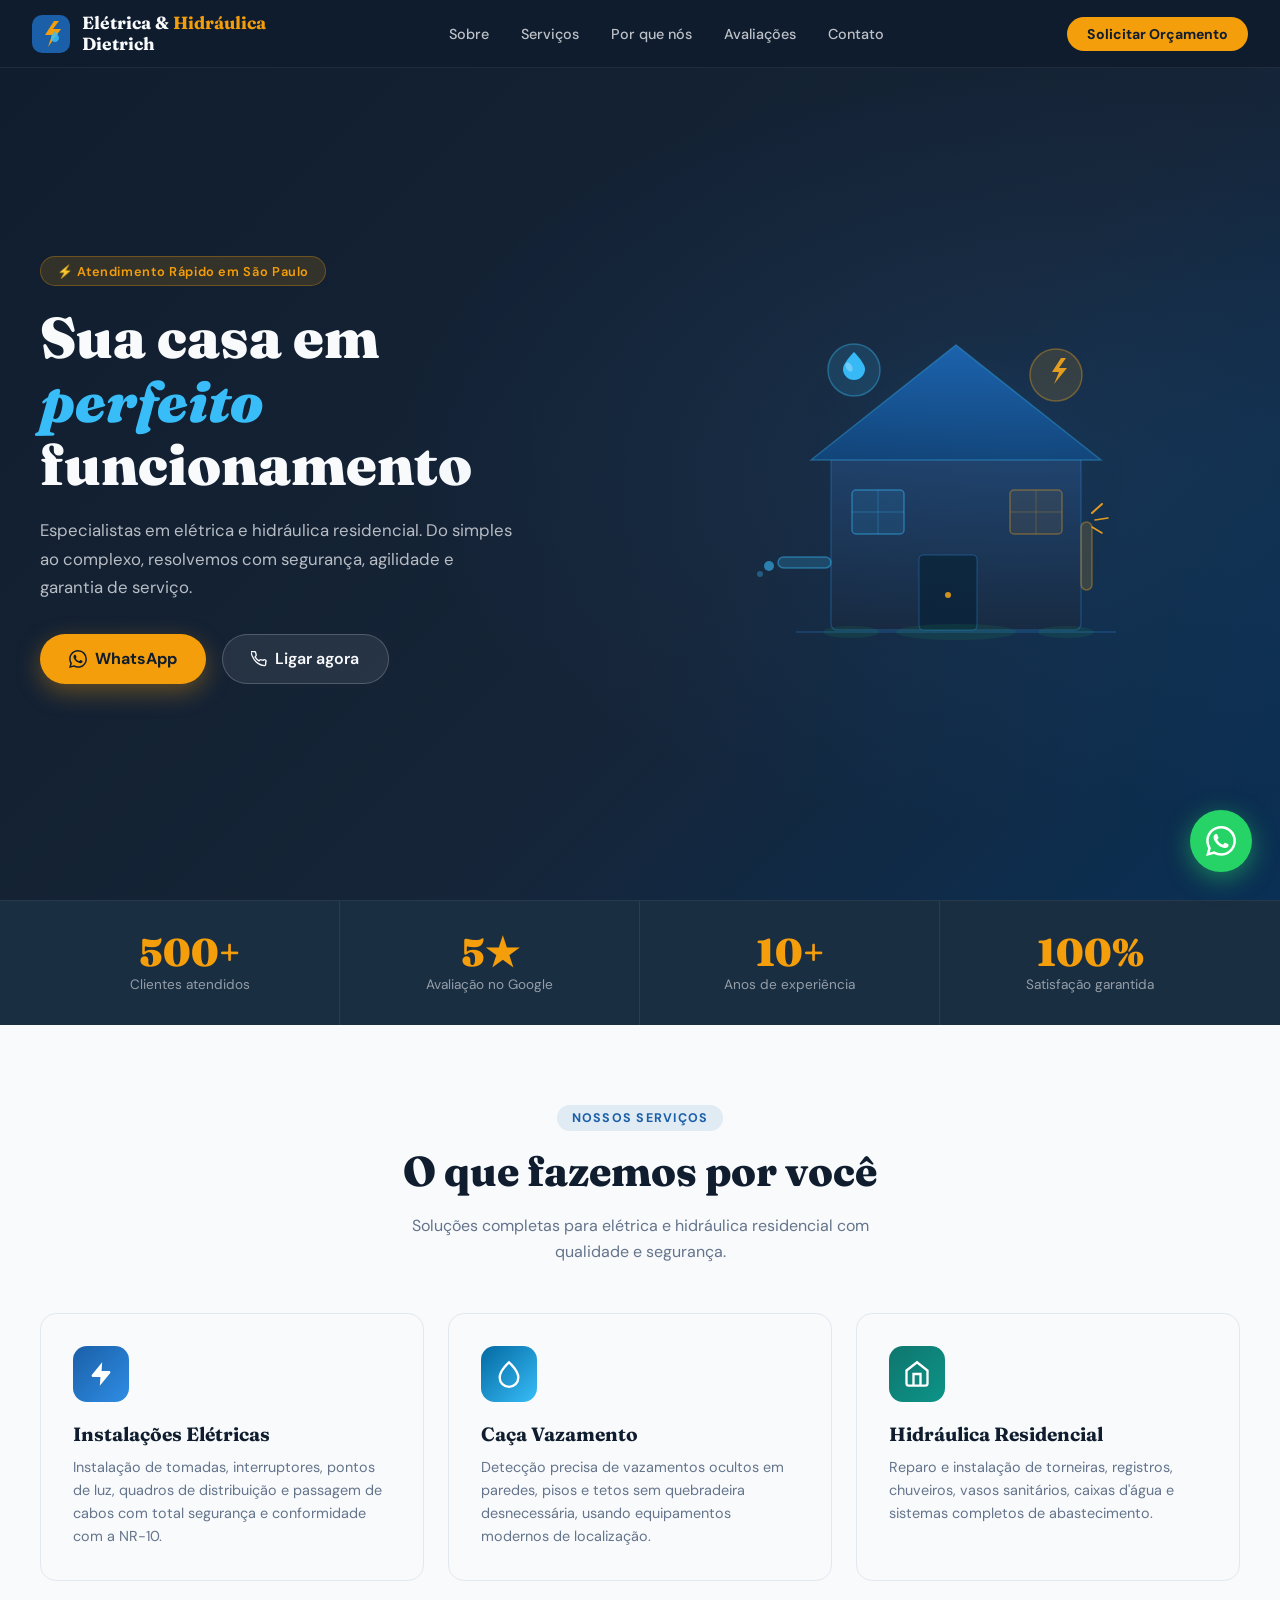
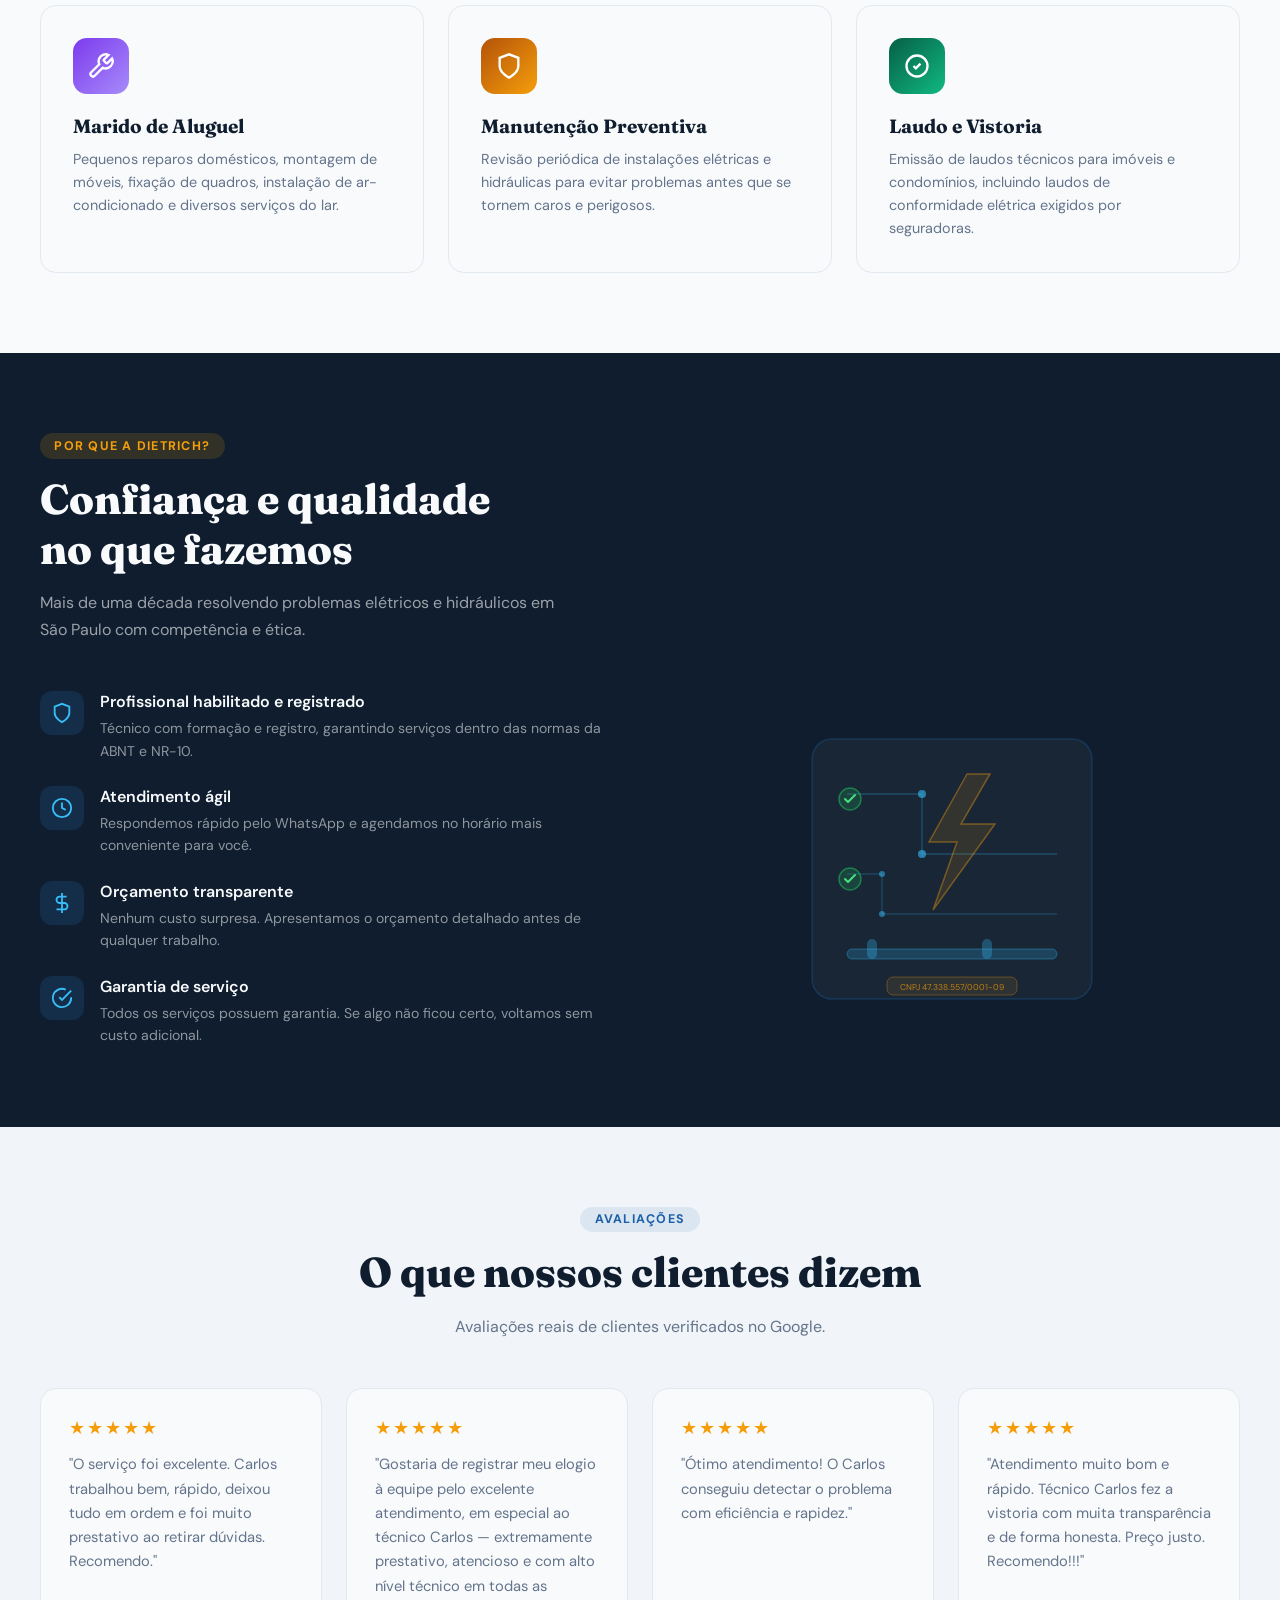
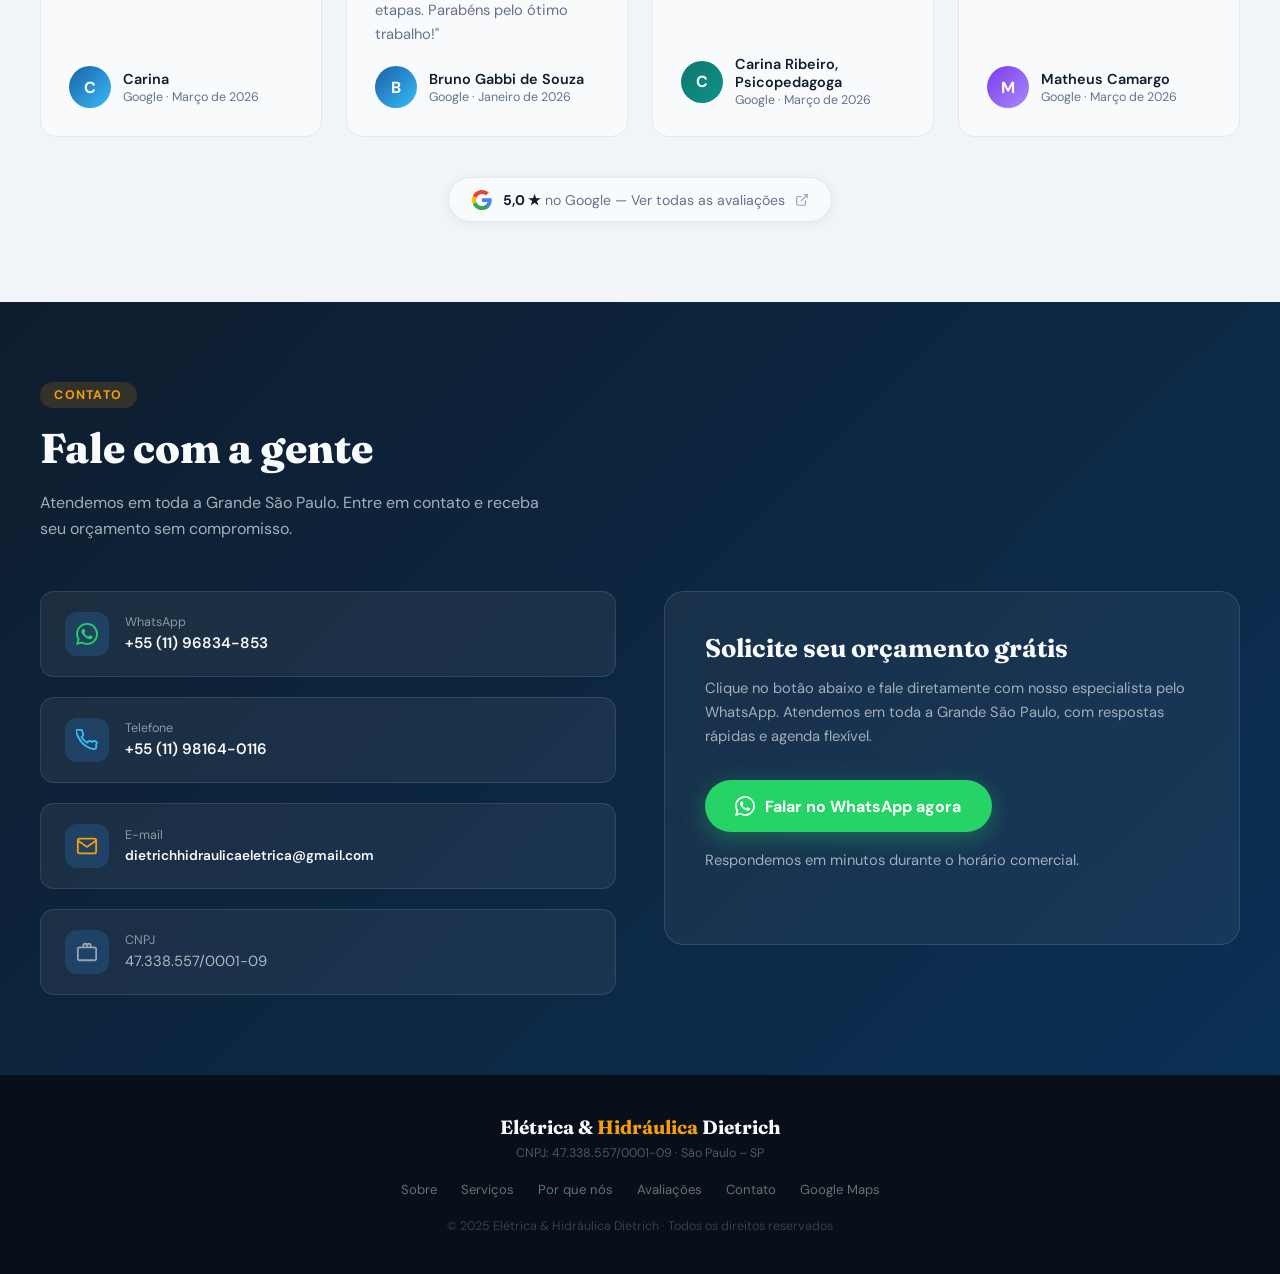
==== commit 513cf234: "update: Phone" ====
--- a/pt-br/index.html
+++ b/pt-br/index.html
@@ -44,7 +44,7 @@
       <li><a href="#avaliacoes">Avaliações</a></li>
       <li><a href="#contato">Contato</a></li>
     </ul>
-    <a class="nav-cta" href="https://wa.me/5511981640116?text=Olá! Gostaria de solicitar um orçamento."
+    <a class="nav-cta" href="https://wa.me/5511986834853?text=Olá! Gostaria de solicitar um orçamento."
       target="_blank" rel="noopener noreferrer">Solicitar Orçamento</a>
     <div class="hamburger" id="hamburger">
       <span></span><span></span><span></span>
@@ -60,7 +60,7 @@
         <p>Especialistas em elétrica e hidráulica residencial. Do simples ao complexo, resolvemos com segurança,
           agilidade e garantia de serviço.</p>
         <div class="hero-actions">
-          <a class="btn-primary" href="https://wa.me/5511981640116?text=Olá! Gostaria de solicitar um orçamento."
+          <a class="btn-primary" href="https://wa.me/5511986834853?text=Olá! Gostaria de solicitar um orçamento."
             target="_blank" rel="noopener noreferrer">
             <svg width="18" height="18" viewBox="0 0 24 24" fill="currentColor">
               <path
@@ -68,7 +68,7 @@
             </svg>
             WhatsApp
           </a>
-          <a class="btn-secondary" href="tel:+5511981640116">
+          <a class="btn-secondary" href="tel:+5511986834853">
             <svg width="16" height="16" viewBox="0 0 24 24" fill="none" stroke="currentColor" stroke-width="2">
               <path
                 d="M22 16.92v3a2 2 0 01-2.18 2 19.79 19.79 0 01-8.63-3.07A19.5 19.5 0 013.07 9.81a19.79 19.79 0 01-3.07-8.68A2 2 0 012 .83h3a2 2 0 012 1.72 12.84 12.84 0 00.7 2.81 2 2 0 01-.45 2.11L6.09 8.91a16 16 0 006 6l1.27-1.27a2 2 0 012.11-.45 12.84 12.84 0 002.81.7A2 2 0 0122 16.92z" />
@@ -450,7 +450,7 @@
       <div class="contact-grid">
 
         <div class="contact-list reveal">
-          <a class="contact-item" href="https://wa.me/5511981640116?text=Olá! Gostaria de solicitar um orçamento."
+          <a class="contact-item" href="https://wa.me/5511986834853?text=Olá! Gostaria de solicitar um orçamento."
             target="_blank" rel="noopener noreferrer">
             <div class="contact-item-icon">
               <svg width="22" height="22" viewBox="0 0 24 24" fill="#25d366">
@@ -460,10 +460,10 @@
             </div>
             <div>
               <div class="contact-label">WhatsApp</div>
-              <div class="contact-value">+55 (11) 98164-0116</div>
+              <div class="contact-value">+55 (11) 96834-853</div>
             </div>
           </a>
-          <a class="contact-item" href="tel:+5511981640116">
+          <a class="contact-item" href="tel:+5511986834853">
             <div class="contact-item-icon">
               <svg width="22" height="22" viewBox="0 0 24 24" fill="none" stroke="#38bdf8" stroke-width="2">
                 <path
@@ -506,7 +506,7 @@
           <p>Clique no botão abaixo e fale diretamente com nosso especialista pelo WhatsApp. Atendemos em toda a Grande
             São Paulo, com respostas rápidas e agenda flexível.</p>
           <a class="btn-whatsapp"
-            href="https://wa.me/5511981640116?text=Olá! Vi o site da Elétrica %26 Hidráulica Dietrich e gostaria de um orçamento."
+            href="https://wa.me/5511986834853?text=Olá! Vi o site da Elétrica %26 Hidráulica Dietrich e gostaria de um orçamento."
             target="_blank" rel="noopener noreferrer">
             <svg width="20" height="20" viewBox="0 0 24 24" fill="white">
               <path
@@ -537,7 +537,7 @@
   </footer>
 
   <!-- ═══ BOTÃO FLUTUANTE WHATSAPP ═══ -->
-  <a class="float-wa" href="https://wa.me/5511981640116?text=Olá! Gostaria de solicitar um orçamento." target="_blank" rel="noopener noreferrer"
+  <a class="float-wa" href="https://wa.me/5511986834853?text=Olá! Gostaria de solicitar um orçamento." target="_blank" rel="noopener noreferrer"
     aria-label="Falar pelo WhatsApp">
     <svg width="30" height="30" viewBox="0 0 24 24" fill="white">
       <path
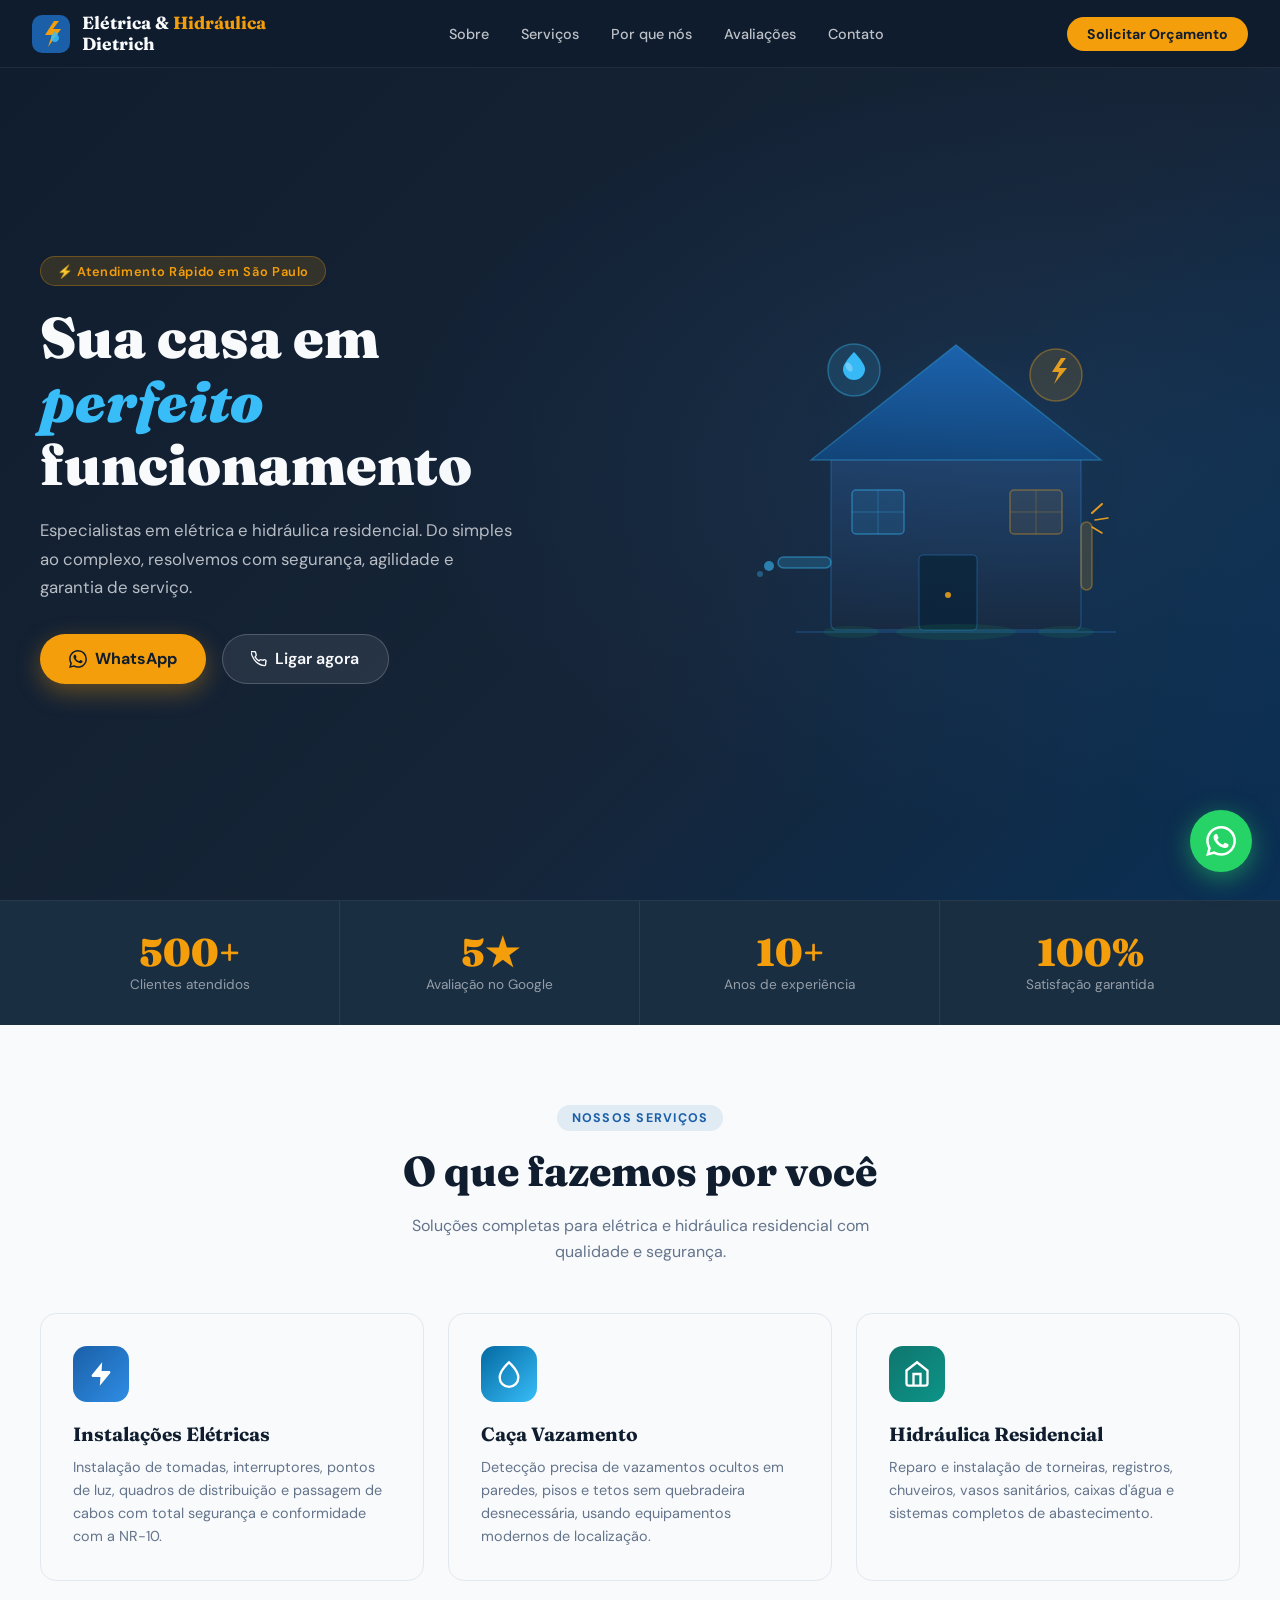
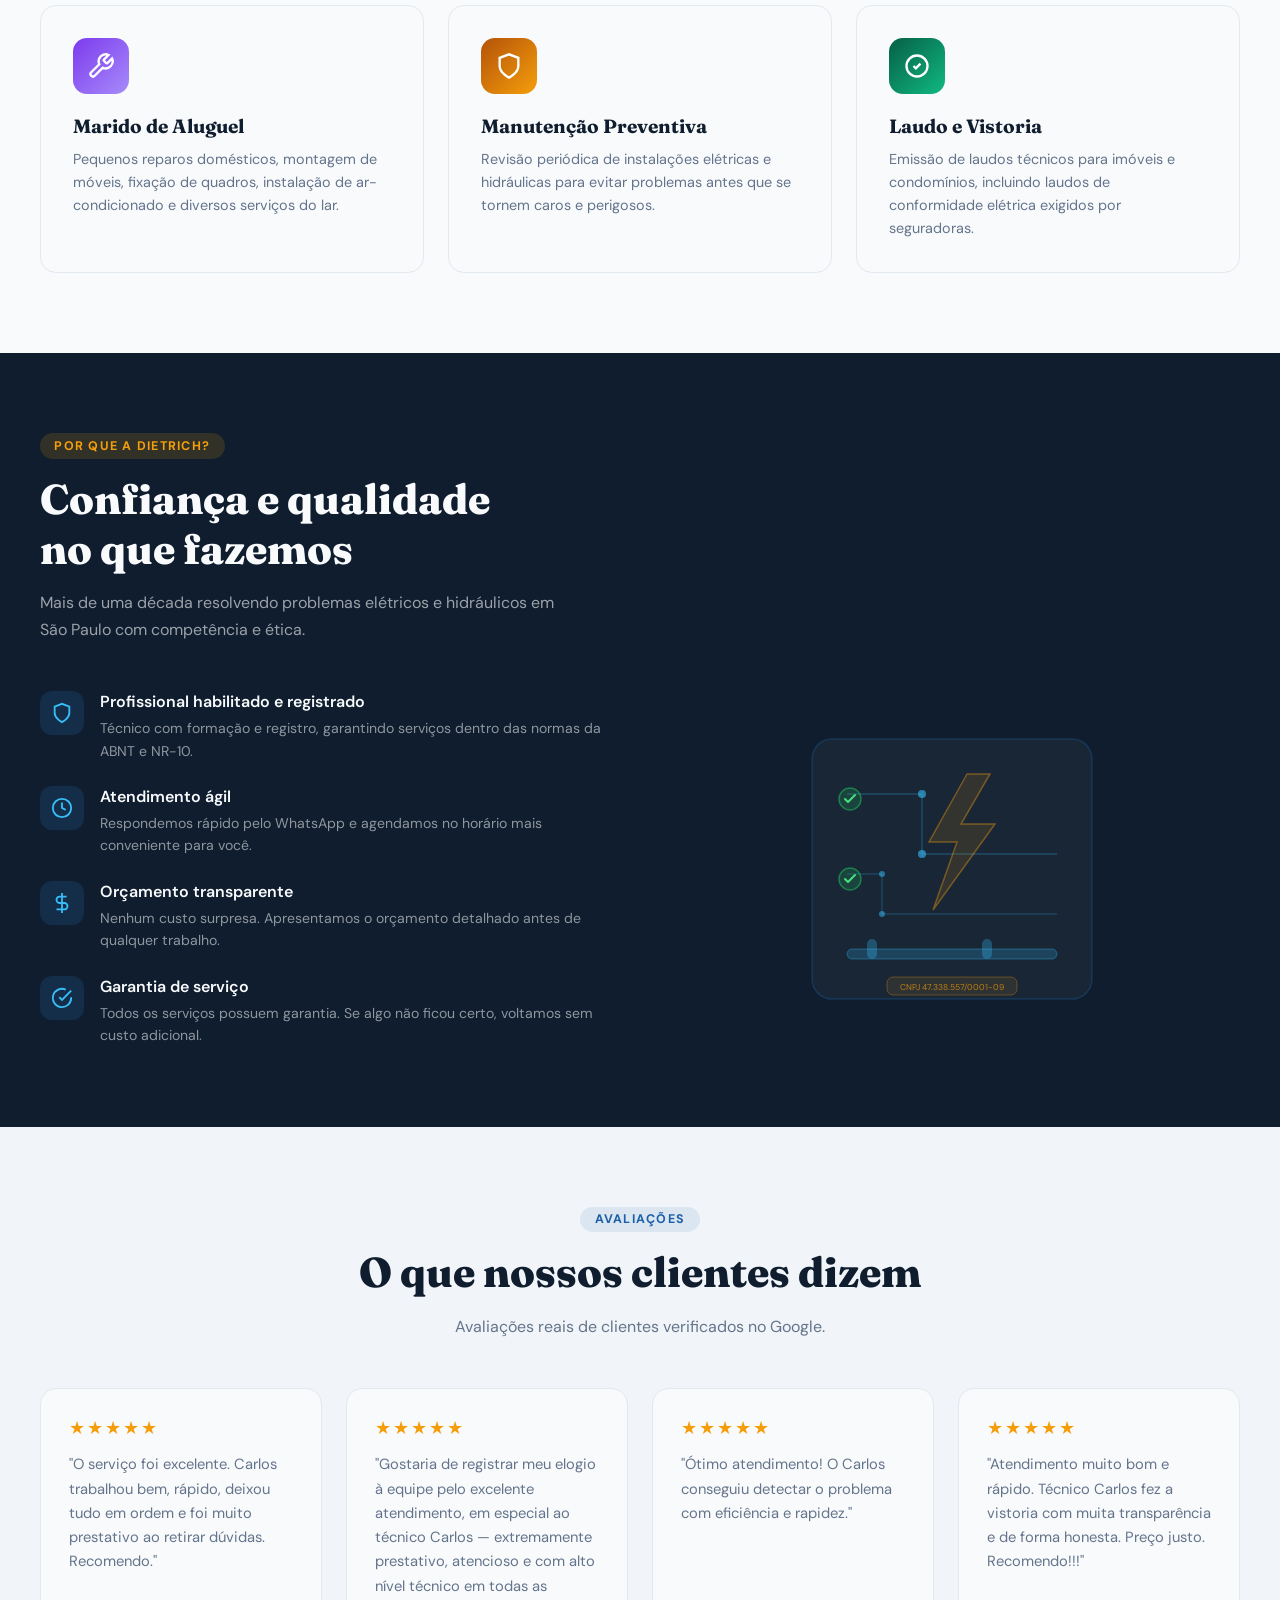
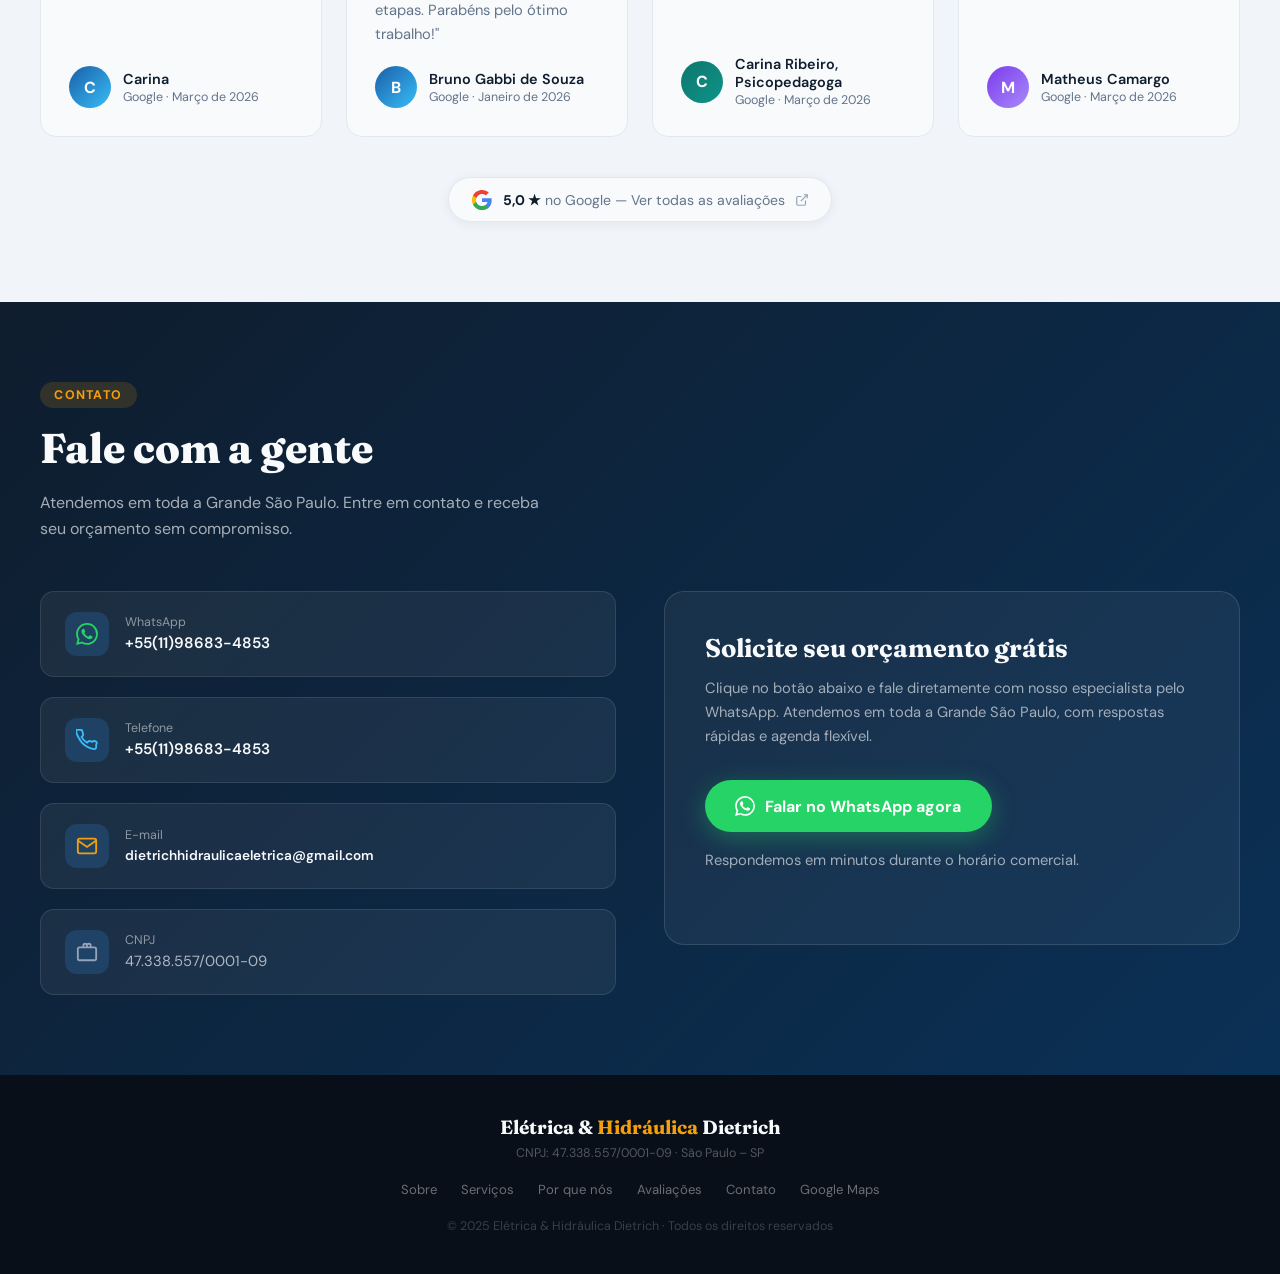
==== commit 7e80948c: "update: Phone ajustments" ====
--- a/pt-br/index.html
+++ b/pt-br/index.html
@@ -460,7 +460,7 @@
             </div>
             <div>
               <div class="contact-label">WhatsApp</div>
-              <div class="contact-value">+55 (11) 96834-853</div>
+              <div class="contact-value">+55(11)98683-4853</div>
             </div>
           </a>
           <a class="contact-item" href="tel:+5511986834853">
@@ -472,7 +472,7 @@
             </div>
             <div>
               <div class="contact-label">Telefone</div>
-              <div class="contact-value">+55 (11) 98164-0116</div>
+              <div class="contact-value">+55(11)98683-4853</div>
             </div>
           </a>
           <a class="contact-item" href="mailto:dietrichhidraulicaeletrica@gmail.com">
